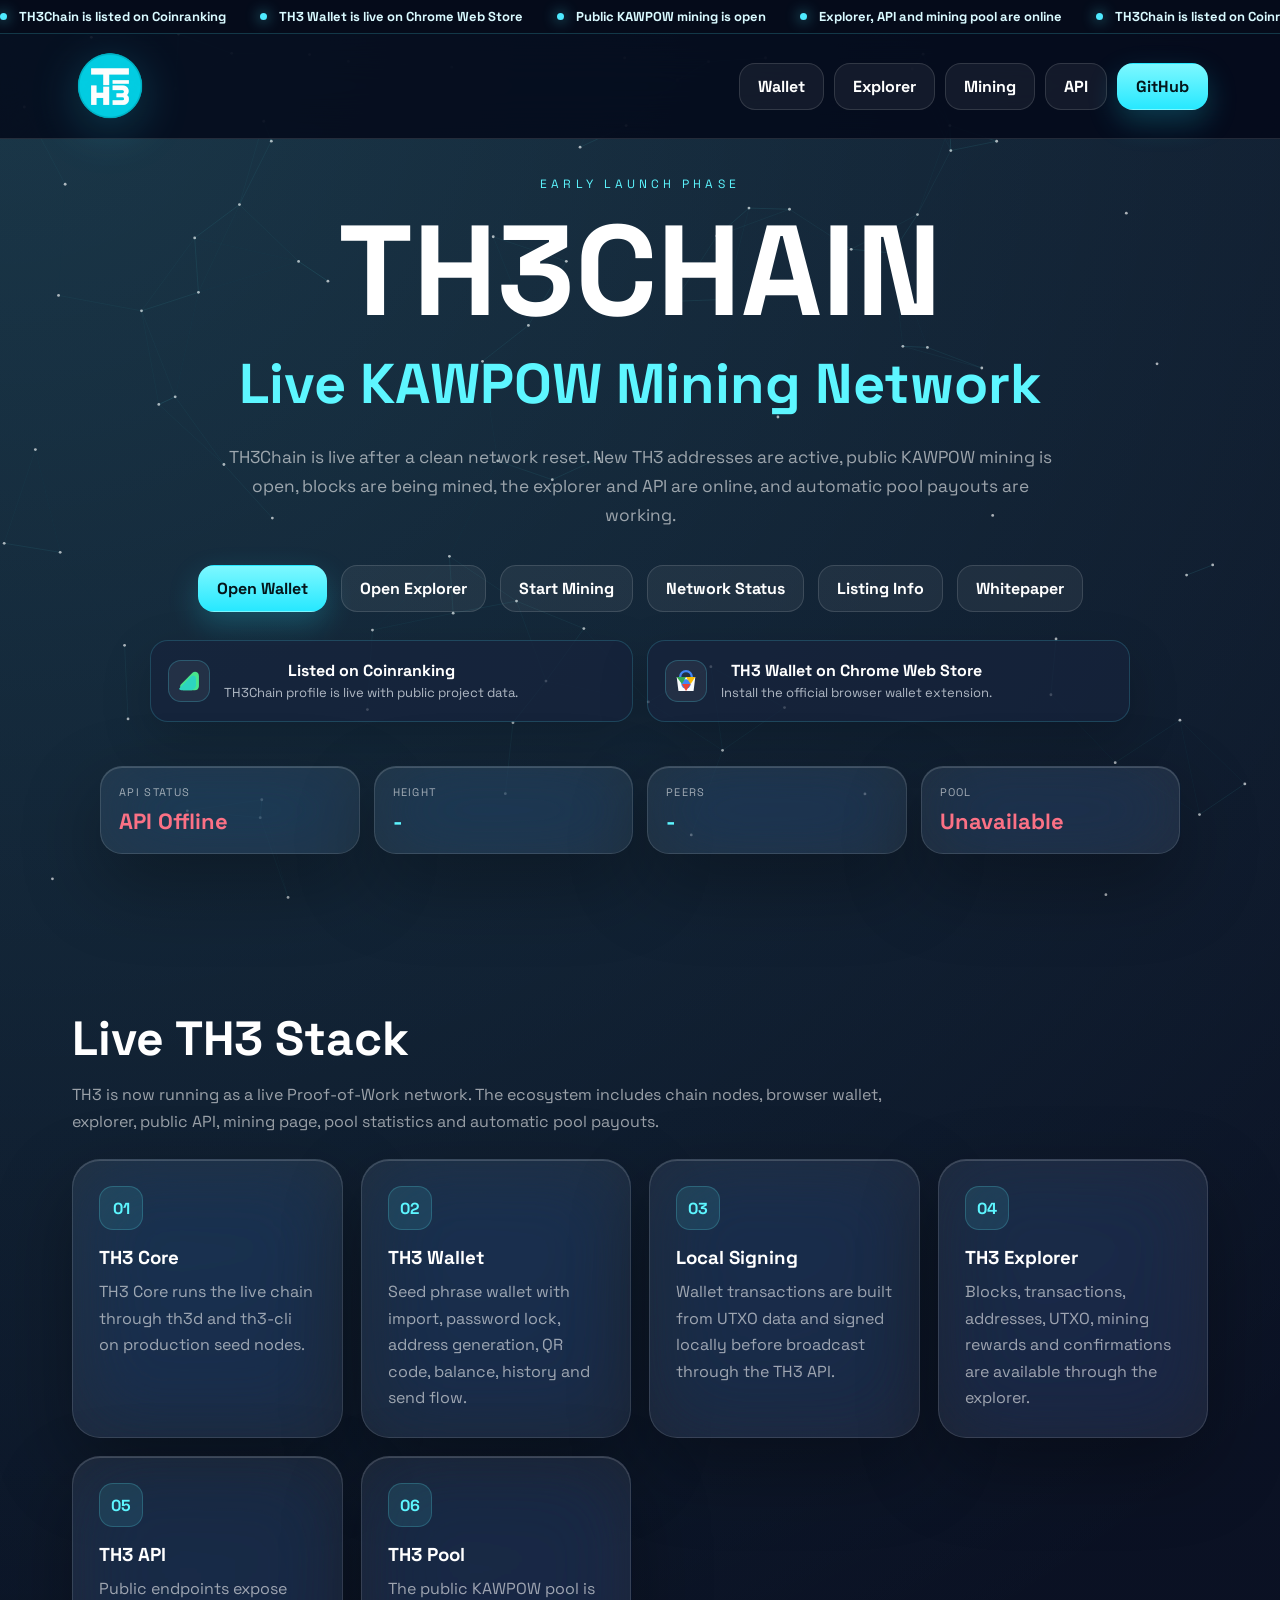
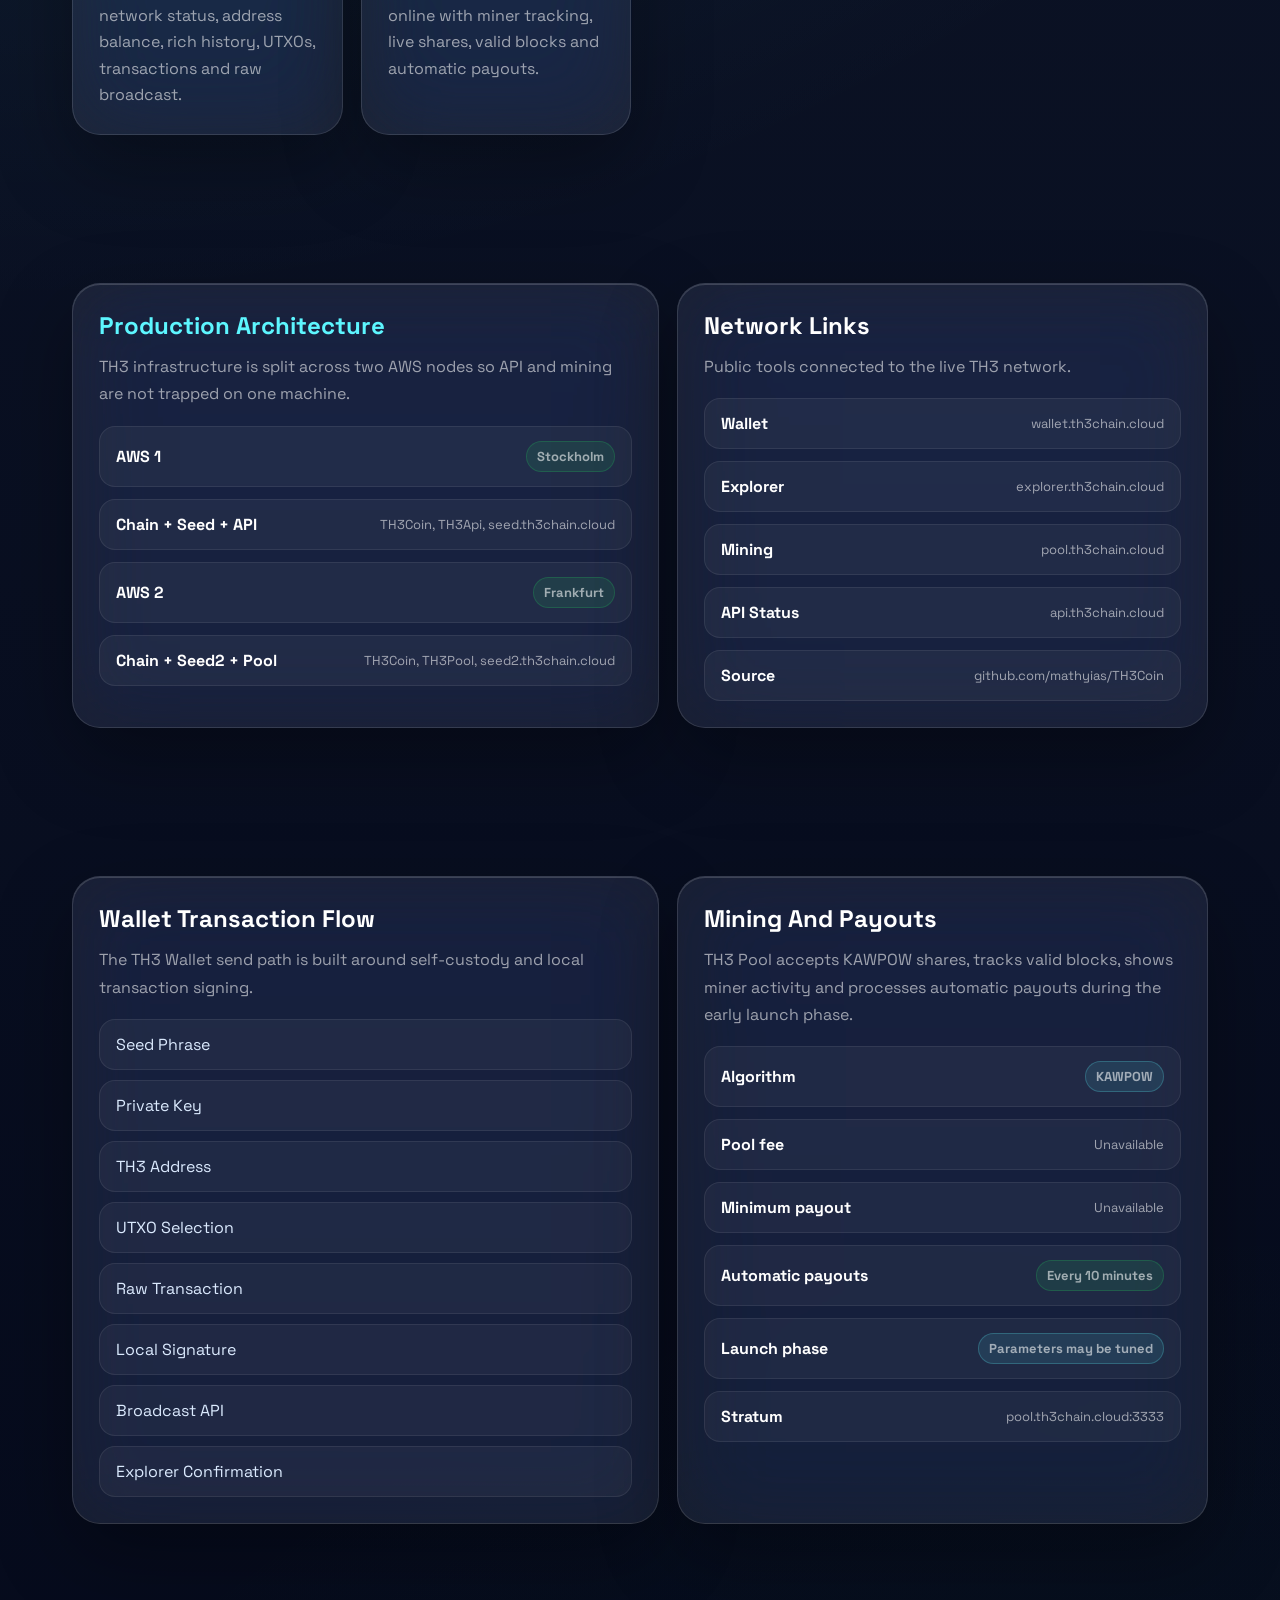
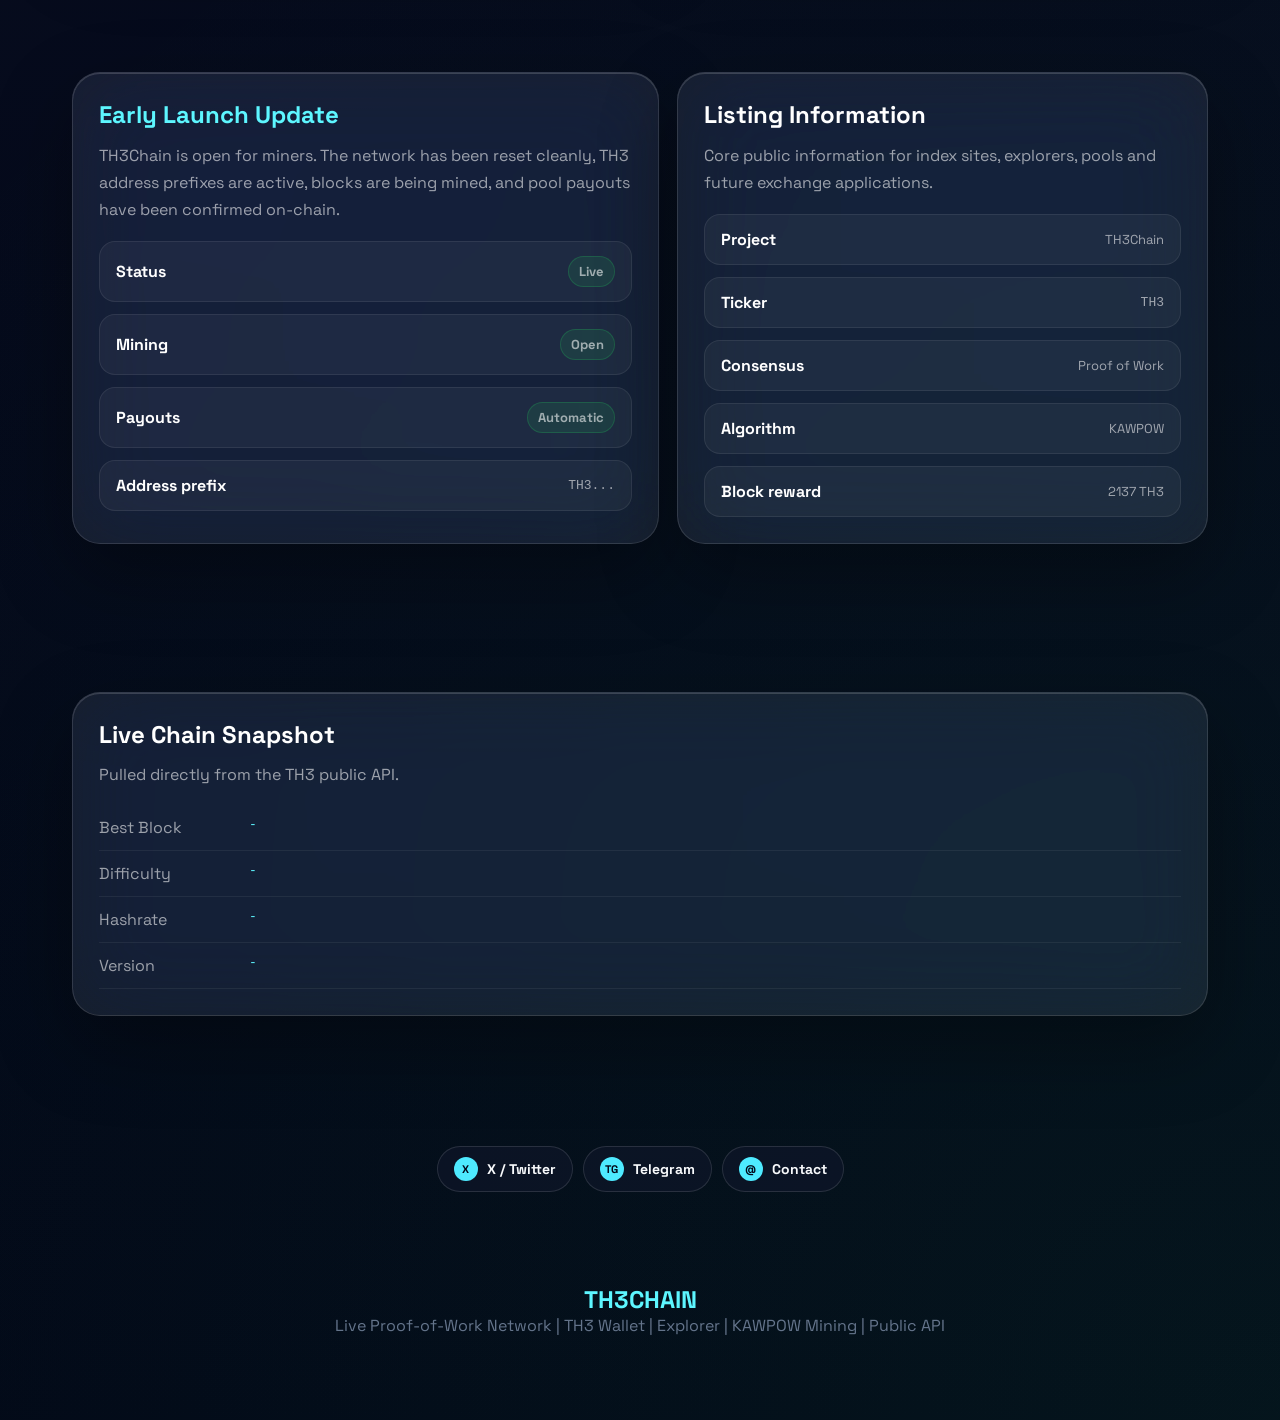
==== index.html @ 629e3f69 "new fix" ====
<!DOCTYPE html>
<html lang="en">
<head>
<meta charset="UTF-8">
<meta name="viewport" content="width=device-width, initial-scale=1.0">
<meta name="theme-color" content="#020617">
<title>TH3Chain | Live KAWPOW Network</title>

<link href="https://fonts.googleapis.com/css2?family=Space+Grotesk:wght@300;400;500;700;900&display=swap" rel="stylesheet">

<style>
:root{
  --neon:#5df6ff;
  --green:#4ade80;
  --amber:#facc15;
  --red:#fb7185;
  --bg:#020617;
  --panel:rgba(255,255,255,.08);
  --line:rgba(255,255,255,.12);
  --muted:rgba(255,255,255,.58);
}

*{
  margin:0;
  padding:0;
  box-sizing:border-box;
}

html{
  scroll-behavior:smooth;
}

body{
  background:
    radial-gradient(circle at top left, rgba(93,246,255,.15), transparent 40%),
    radial-gradient(circle at bottom right, rgba(34,197,94,.08), transparent 38%),
    linear-gradient(180deg,#0f172a 0%,#020617 100%);
  color:#fff;
  font-family:'Space Grotesk',sans-serif;
  overflow-x:hidden;
}

canvas{
  position:fixed;
  inset:0;
  z-index:-10;
}

a{
  color:inherit;
}

nav{
  position:fixed;
  inset:0 0 auto;
  z-index:999;
  backdrop-filter:blur(26px);
  -webkit-backdrop-filter:blur(26px);
  background:rgba(2,6,23,.78);
  border-bottom:1px solid var(--line);
}

.nav-wrap{
  max-width:1180px;
  margin:auto;
  padding:14px 22px;
  display:flex;
  justify-content:space-between;
  align-items:center;
  gap:18px;
}

.logo{
  width:58px;
  height:58px;
  display:flex;
  align-items:center;
  justify-content:center;
  font-weight:900;
  color:#04151a;
  background:linear-gradient(180deg,#7df8ff,#27e8ff);
  border-radius:18px;
  box-shadow:0 12px 30px rgba(39,232,255,.22);
}

.nav-links{
  display:flex;
  gap:10px;
  flex-wrap:wrap;
  justify-content:flex-end;
}

.menu-toggle{
  display:none;
  min-width:auto;
  padding:10px 14px;
  border:1px solid rgba(255,255,255,.13);
  border-radius:14px;
  background:rgba(255,255,255,.06);
  color:#fff;
  box-shadow:none;
  font-family:inherit;
  font-weight:700;
  cursor:pointer;
}

.btn{
  display:inline-flex;
  align-items:center;
  justify-content:center;
  text-decoration:none;
  color:white;
  padding:12px 18px;
  border-radius:16px;
  font-weight:700;
  border:1px solid transparent;
  transition:.2s;
  white-space:nowrap;
}

.btn:hover{
  transform:translateY(-2px);
}

.btn-outline{
  background:rgba(255,255,255,.06);
  border-color:rgba(255,255,255,.13);
}

.btn-main{
  background:linear-gradient(180deg,#7df8ff,#27e8ff);
  color:#04151a;
  box-shadow:0 12px 30px rgba(39,232,255,.22);
}

.hero{
  min-height:100vh;
  display:flex;
  flex-direction:column;
  justify-content:center;
  align-items:center;
  text-align:center;
  padding:132px 20px 70px;
}

.kicker{
  letter-spacing:.34em;
  color:var(--neon);
  font-size:12px;
  margin-bottom:18px;
}

.hero h1{
  font-size:clamp(3.8rem,10vw,8rem);
  line-height:.95;
  font-weight:900;
}

.gradient{
  color:var(--neon);
}

.hero h2{
  margin-top:16px;
  font-size:clamp(1.8rem,4.8vw,3.5rem);
  font-weight:900;
  color:var(--neon);
}

.hero-copy{
  max-width:850px;
  color:var(--muted);
  margin:24px 0 34px;
  font-size:1.08rem;
  line-height:1.7;
}

.hero-actions{
  display:flex;
  gap:14px;
  flex-wrap:wrap;
  justify-content:center;
}

.live-strip{
  width:100%;
  max-width:1080px;
  display:grid;
  grid-template-columns:repeat(4,1fr);
  gap:14px;
  margin-top:44px;
}

.live-card,
.glass{
  background:var(--panel);
  backdrop-filter:blur(40px) saturate(180%);
  -webkit-backdrop-filter:blur(40px) saturate(180%);
  border:1px solid var(--line);
  box-shadow:0 30px 80px rgba(0,0,0,.32), inset 0 1px 0 rgba(255,255,255,.16);
}

.live-card{
  border-radius:22px;
  padding:18px;
  text-align:left;
}

.live-label{
  color:var(--muted);
  font-size:11px;
  letter-spacing:.12em;
  text-transform:uppercase;
}

.live-value{
  margin-top:8px;
  font-size:22px;
  font-weight:900;
  word-break:break-all;
  color:var(--neon);
}

.status-online{
  color:var(--green);
}

.status-warn{
  color:var(--amber);
}

.status-offline{
  color:var(--red);
}

.section{
  max-width:1180px;
  margin:auto;
  padding:74px 22px;
}

.section-head{
  margin-bottom:24px;
}

.section-head h2{
  font-size:clamp(2rem,4vw,3rem);
}

.section-head p{
  color:var(--muted);
  max-width:820px;
  margin-top:12px;
  line-height:1.7;
}

.grid{
  display:grid;
  grid-template-columns:repeat(auto-fit,minmax(250px,1fr));
  gap:18px;
}

.glass{
  border-radius:28px;
  padding:26px;
  transition:.25s;
}

.glass:hover{
  transform:translateY(-6px);
  border-color:rgba(93,246,255,.28);
}

.card-num{
  width:44px;
  height:44px;
  display:flex;
  align-items:center;
  justify-content:center;
  border-radius:14px;
  background:rgba(93,246,255,.10);
  border:1px solid rgba(93,246,255,.20);
  color:var(--neon);
  font-weight:900;
  margin-bottom:16px;
}

.glass h3{
  margin-bottom:10px;
}

.glass p{
  color:var(--muted);
  line-height:1.65;
}

.stack{
  display:grid;
  grid-template-columns:1.05fr .95fr;
  gap:18px;
}

.flow{
  display:grid;
  gap:10px;
  margin-top:18px;
}

.flow-step,
.link-row,
.node-row{
  padding:14px 16px;
  border-radius:16px;
  background:rgba(255,255,255,.045);
  border:1px solid rgba(255,255,255,.08);
}

.flow-step{
  color:#dbeafe;
}

.link-panel,
.node-panel{
  display:grid;
  gap:12px;
  margin-top:18px;
}

.link-row{
  display:flex;
  justify-content:space-between;
  align-items:center;
  gap:12px;
  text-decoration:none;
}

.link-row span,
.node-row span{
  color:var(--muted);
  font-size:13px;
  overflow-wrap:anywhere;
}

.node-row{
  display:flex;
  justify-content:space-between;
  align-items:center;
  gap:12px;
}

.badge{
  padding:6px 10px;
  border-radius:999px;
  font-size:11px;
  font-weight:700;
  white-space:nowrap;
}

.badge-good{
  color:var(--green);
  background:rgba(34,197,94,.12);
  border:1px solid rgba(34,197,94,.24);
}

.badge-info{
  color:var(--neon);
  background:rgba(93,246,255,.10);
  border:1px solid rgba(93,246,255,.22);
}

.badge-muted{
  color:rgba(255,255,255,.68);
  background:rgba(255,255,255,.08);
  border:1px solid rgba(255,255,255,.14);
}

.code{
  color:var(--neon);
  font-family:monospace;
  word-break:break-all;
}

.snapshot-table{
  width:100%;
  border-collapse:collapse;
  table-layout:fixed;
  margin-top:16px;
}

.snapshot-table td{
  padding:12px 0;
  border-bottom:1px solid rgba(255,255,255,.06);
  vertical-align:top;
}

.snapshot-table td:first-child{
  width:150px;
  color:var(--muted);
}

footer{
  text-align:center;
  padding:70px 20px 84px;
  color:#64748b;
}

.reveal{
  opacity:0;
  transform:translateY(34px);
  transition:.8s;
}

.reveal.show{
  opacity:1;
  transform:none;
}

@media(max-width:900px){
  .live-strip,
  .stack{
    grid-template-columns:1fr;
  }
}

@media(max-width:768px){
  .nav-wrap{
    flex-direction:row;
    align-items:center;
    flex-wrap:wrap;
  }

  .menu-toggle{
    display:inline-flex;
    align-items:center;
    justify-content:center;
  }

  .nav-links{
    display:none;
    width:100%;
    flex-direction:column;
    padding-top:12px;
  }

  .nav-links.open{
    display:flex;
  }

  .btn{
    width:100%;
  }

  .hero-actions{
    width:100%;
  }

  .hero{
    padding-top:128px;
  }

  .hero h1{
    font-size:3.5rem;
  }

  .glass{
    padding:22px;
    border-radius:24px;
  }

  .link-row,
  .node-row{
    flex-direction:column;
    align-items:flex-start;
  }

  .snapshot-table td:first-child{
    width:110px;
  }
}


.nav-logo{
  width:76px;
  height:76px;
  display:inline-flex;
  align-items:center;
  justify-content:center;
  flex:0 0 auto;
  text-decoration:none;
  background:transparent;
  border:0;
  box-shadow:none;
}

.nav-logo img{
  width:70px;
  height:70px;
  display:block;
  object-fit:contain;
  filter:drop-shadow(0 10px 24px rgba(39,232,255,.22));
}

@media(max-width:720px){
  .nav-logo{
    width:62px;
    height:62px;
  }

  .nav-logo img{
    width:58px;
    height:58px;
  }
}




.social-strip {
  width: min(720px, calc(100% - 36px));
  margin: 56px auto 22px;
  display: flex;
  justify-content: center;
  flex-wrap: wrap;
  gap: 10px;
}

.social-strip a {
  min-height: 42px;
  padding: 10px 16px;
  display: inline-flex;
  align-items: center;
  gap: 9px;
  border: 1px solid rgba(255,255,255,.12);
  border-radius: 999px;
  background: rgba(15, 23, 42, .68);
  color: #f8fafc;
  text-decoration: none;
  font-size: 14px;
  font-weight: 800;
  transition: transform .18s ease, border-color .18s ease, background .18s ease;
}

.social-strip a:hover {
  transform: translateY(-2px);
  border-color: rgba(78,234,255,.44);
  background: rgba(30, 64, 88, .78);
}

.social-strip span {
  width: 24px;
  height: 24px;
  display: inline-grid;
  place-items: center;
  border-radius: 999px;
  background: #4eeaff;
  color: #020617;
  font-size: 11px;
  font-weight: 950;
}

@media (max-width: 560px) {
  .social-strip {
    width: min(100% - 24px, 720px);
    margin-top: 42px;
  }

  .social-strip a {
    width: 100%;
    justify-content: center;
  }
}


.listed-strip {
  width: min(980px, calc(100% - 36px));
  margin: 22px auto 0;
  display: grid;
  grid-template-columns: repeat(2, minmax(0, 1fr));
  gap: 14px;
}

.listed-card {
  display: flex;
  align-items: center;
  gap: 14px;
  padding: 14px 16px;
  border: 1px solid rgba(78, 234, 255, .18);
  border-radius: 18px;
  background: rgba(23, 35, 60, .72);
  text-decoration: none;
}

.listed-icon {
  width: 42px;
  height: 42px;
  display: grid;
  place-items: center;
  flex: 0 0 auto;
  border-radius: 14px;
  background: rgba(78, 234, 255, .13);
  border: 1px solid rgba(78, 234, 255, .22);
  color: #4eeaff;
  font-weight: 900;
}

.listed-title {
  display: block;
  color: #f8fafc;
  font-weight: 800;
}

.listed-text {
  display: block;
  margin-top: 3px;
  color: rgba(226, 232, 240, .72);
  font-size: 13px;
}

@media (max-width: 720px) {
  .listed-strip {
    grid-template-columns: 1fr;
  }
}


.listing-marquee {
  width: min(1120px, calc(100% - 36px));
  margin: 12px auto 0;
  overflow: hidden;
  border: 1px solid rgba(78, 234, 255, .18);
  background: rgba(7, 16, 34, .82);
  border-radius: 18px;
  box-shadow: 0 18px 40px rgba(0, 0, 0, .24);
}

.listing-track {
  display: flex;
  width: max-content;
  gap: 14px;
  padding: 10px 14px;
  animation: th3-listing-marquee 28s linear infinite;
}

.listing-marquee:hover .listing-track {
  animation-play-state: paused;
}

.listing-item {
  display: inline-flex;
  align-items: center;
  gap: 10px;
  min-width: 310px;
  padding: 9px 14px;
  color: #f8fafc;
  text-decoration: none;
  border: 1px solid rgba(255, 255, 255, .11);
  background: rgba(30, 42, 70, .86);
  border-radius: 999px;
  white-space: nowrap;
}

.listing-item strong {
  display: block;
  font-size: 13px;
  line-height: 1.1;
}

.listing-item em {
  display: block;
  margin-top: 3px;
  color: rgba(203, 213, 225, .72);
  font-style: normal;
  font-size: 11px;
  line-height: 1.1;
}

.listing-icon {
  width: 30px;
  height: 30px;
  display: inline-grid;
  place-items: center;
  flex: 0 0 30px;
}

.listing-icon svg {
  width: 30px;
  height: 30px;
  display: block;
}

@keyframes th3-listing-marquee {
  from { transform: translateX(0); }
  to { transform: translateX(-50%); }
}

@media (max-width: 640px) {
  .listing-marquee {
    width: calc(100% - 28px);
    margin-top: 10px;
    border-radius: 14px;
  }

  .listing-track {
    padding: 8px 10px;
    gap: 10px;
    animation-duration: 22s;
  }

  .listing-item {
    min-width: 265px;
    padding: 8px 12px;
  }
}


/* TH3_TICKER_LISTED_CSS_START */
.news-ticker {
  display: none !important;
}

body {
  padding-top: 34px;
}

.top-news-ticker {
  position: fixed;
  inset: 0 0 auto 0;
  width: 100vw;
  height: 34px;
  margin: 0;
  overflow: hidden;
  display: flex;
  align-items: center;
  border-bottom: 1px solid rgba(78, 234, 255, .2);
  background: #050b1a;
  color: #d9faff;
  z-index: 99999;
  font-size: 13px;
  font-weight: 850;
  white-space: nowrap;
}

nav {
  top: 34px !important;
}

.top-news-track {
  display: flex;
  align-items: center;
  width: max-content;
  animation: th3NewsTicker 42s linear infinite;
  will-change: transform;
}

.top-news-group {
  display: flex;
  align-items: center;
  gap: 34px;
  padding-right: 34px;
  flex: 0 0 auto;
}

.top-news-track span {
  display: inline-flex;
  align-items: center;
  flex: 0 0 auto;
}

.top-news-track span::before {
  content: "";
  width: 7px;
  height: 7px;
  margin-right: 12px;
  border-radius: 999px;
  background: #4eeaff;
  box-shadow: 0 0 14px rgba(78, 234, 255, .85);
}

@keyframes th3NewsTicker {
  from { transform: translateX(0); }
  to { transform: translateX(-50%); }
}

.listed-strip {
  width: min(980px, calc(100% - 36px));
  margin: 28px auto 0;
  display: grid;
  grid-template-columns: repeat(2, minmax(0, 1fr));
  gap: 14px;
}

.listed-card {
  display: flex;
  align-items: center;
  gap: 14px;
  min-height: 82px;
  padding: 15px 17px;
  border: 1px solid rgba(78, 234, 255, .18);
  border-radius: 18px;
  background: rgba(23, 35, 60, .72);
  color: #f8fafc;
  text-decoration: none;
  box-shadow: 0 18px 50px rgba(0, 0, 0, .18);
  transition: transform .18s ease, border-color .18s ease, background .18s ease;
}

.listed-card:hover {
  transform: translateY(-2px);
  border-color: rgba(78, 234, 255, .48);
  background: rgba(30, 64, 88, .82);
}

.listed-icon {
  width: 42px;
  height: 42px;
  flex: 0 0 auto;
  display: inline-grid;
  place-items: center;
  border-radius: 13px;
  font-size: 13px;
  font-weight: 950;
}

.coinranking-icon {
  background: linear-gradient(135deg, #18e184, #60f0ff);
  color: #021014;
}

.chrome-store-icon {
  background: conic-gradient(#4285f4, #34a853, #fbbc05, #ea4335, #4285f4);
  color: #ffffff;
}

.listed-title {
  display: block;
  color: #ffffff;
  font-weight: 950;
}

.listed-text {
  display: block;
  margin-top: 3px;
  color: rgba(226, 232, 240, .76);
  font-size: 13px;
  line-height: 1.35;
}

@media (max-width: 720px) {
  body {
    padding-top: 32px;
  }

  nav {
    top: 32px !important;
  }

  .top-news-ticker {
    height: 32px;
    font-size: 12px;
  }

  .top-news-track {
    animation-duration: 34s;
  }

  .top-news-group {
    gap: 26px;
    padding-right: 26px;
  }

  .listed-strip {
    width: min(100% - 24px, 980px);
    grid-template-columns: 1fr;
    margin-top: 20px;
  }
}

@media (prefers-reduced-motion: reduce) {
  .top-news-track {
    animation: none;
  }
}
/* TH3_TICKER_LISTED_CSS_END */


.listed-icon svg {
  width: 28px;
  height: 28px;
  display: block;
}

.coinranking-icon,
.chrome-store-icon {
  background: rgba(255,255,255,.06);
}

</style>
<link rel="icon" type="image/png" href="/favicon.png">
<link rel="apple-touch-icon" href="/apple-touch-icon.png">
<meta property="og:title" content="TH3Chain">
<meta property="og:image" content="https://th3chain.cloud/assets/th3-logo.png">
<meta name="twitter:card" content="summary_large_image">
<meta name="twitter:title" content="TH3Chain">
<meta name="twitter:image" content="https://th3chain.cloud/assets/th3-logo.png">

</head>

<body>
<canvas id="bg"></canvas>


<!-- TH3_NEWS_TICKER_START -->
<!-- TH3_NEWS_TICKER_END -->


<!-- TH3_TOP_NEWS_HTML_START -->
<div class="top-news-ticker" aria-label="TH3Chain live updates">
  <div class="top-news-track">
    <div class="top-news-group">
      <span>TH3Chain is listed on Coinranking</span>
      <span>TH3 Wallet is live on Chrome Web Store</span>
      <span>Public KAWPOW mining is open</span>
      <span>Explorer, API and mining pool are online</span>
      <span>TH3Chain is listed on Coinranking</span>
      <span>TH3 Wallet is live on Chrome Web Store</span>
      <span>Public KAWPOW mining is open</span>
      <span>Explorer, API and mining pool are online</span>
      <span>TH3Chain is listed on Coinranking</span>
      <span>TH3 Wallet is live on Chrome Web Store</span>
      <span>Public KAWPOW mining is open</span>
      <span>Explorer, API and mining pool are online</span>
    </div>
    <div class="top-news-group" aria-hidden="true">
      <span>TH3Chain is listed on Coinranking</span>
      <span>TH3 Wallet is live on Chrome Web Store</span>
      <span>Public KAWPOW mining is open</span>
      <span>Explorer, API and mining pool are online</span>
      <span>TH3Chain is listed on Coinranking</span>
      <span>TH3 Wallet is live on Chrome Web Store</span>
      <span>Public KAWPOW mining is open</span>
      <span>Explorer, API and mining pool are online</span>
      <span>TH3Chain is listed on Coinranking</span>
      <span>TH3 Wallet is live on Chrome Web Store</span>
      <span>Public KAWPOW mining is open</span>
      <span>Explorer, API and mining pool are online</span>
    </div>
  </div>
</div>
<!-- TH3_TOP_NEWS_HTML_END -->

<nav>
  <div class="nav-wrap">
    <a class="nav-logo" href="/" aria-label="TH3Chain home"><img src="/assets/th3-logo.png" alt="TH3Chain"></a>

    <button class="menu-toggle" id="menuToggle" type="button" aria-expanded="false">
      Menu
    </button>

    <div class="nav-links" id="navLinks">
      <a class="btn btn-outline" href="https://wallet.th3chain.cloud">Wallet</a>
      <a class="btn btn-outline" href="https://explorer.th3chain.cloud">Explorer</a>
      <a class="btn btn-outline" href="https://pool.th3chain.cloud">Mining</a>
      <a class="btn btn-outline" href="https://api.th3chain.cloud/" target="_blank" rel="noreferrer">API</a>
      <a class="btn btn-main" href="https://github.com/mathyias/TH3Coin" target="_blank" rel="noreferrer">GitHub</a>
    </div>
  </div>
</nav>

<section class="hero">
  <div class="kicker">EARLY LAUNCH PHASE</div>

  <h1>TH3CHAIN</h1>

  <h2>Live KAWPOW Mining Network</h2>

  <p class="hero-copy">
    TH3Chain is live after a clean network reset. New TH3 addresses are active,
    public KAWPOW mining is open, blocks are being mined, the explorer and API are online,
    and automatic pool payouts are working.
  </p>

  <div class="hero-actions">
    <a class="btn btn-main" href="https://wallet.th3chain.cloud">Open Wallet</a>
    <a class="btn btn-outline" href="https://explorer.th3chain.cloud">Open Explorer</a>
    <a class="btn btn-outline" href="https://pool.th3chain.cloud">Start Mining</a>
    <a class="btn btn-outline" href="#network">Network Status</a>
    <a class="btn btn-outline" href="/listing.html">Listing Info</a>
    <a class="btn btn-outline" href="/whitepaper.html">Whitepaper</a>
  </div>
<!-- TH3_LISTED_LINKS_START -->
<section class="listed-strip" aria-label="TH3Chain public listings">
  <a class="listed-card" href="https://coinranking.com/coin/jFx1j88Fo+th3chain-th3" target="_blank" rel="noreferrer">
    <span class="listed-icon coinranking-icon" aria-hidden="true">
      <svg viewBox="0 0 48 48" role="img">
        <path d="M10 30L30 10c4-4 11-1 11 5v18c0 4-3 7-7 7H16c-6 0-9-7-6-10z" fill="#49e58b"/>
        <path d="M8 36l20-20c3-3 8-1 8 4v11c0 5-4 9-9 9H12c-4 0-6-3-4-4z" fill="#2dd4bf"/>
      </svg>
    </span>
    <span>
      <span class="listed-title">Listed on Coinranking</span>
      <span class="listed-text">TH3Chain profile is live with public project data.</span>
    </span>
  </a>

  <a class="listed-card" href="https://chromewebstore.google.com/detail/th3-wallet/kngpfocihoddeicehgikkgjbpkfnpial" target="_blank" rel="noreferrer">
    <span class="listed-icon chrome-store-icon" aria-hidden="true">
      <svg viewBox="0 0 48 48" role="img">
        <path d="M8 17h32l-3 24H11L8 17z" fill="#f8fafc"/>
        <path d="M14 17a10 10 0 0 1 20 0" fill="none" stroke="#4285f4" stroke-width="4"/>
        <circle cx="24" cy="29" r="8" fill="#4285f4"/>
        <path d="M8 17h16l-7 12z" fill="#34a853"/>
        <path d="M24 17h16l-8 12z" fill="#fbbc05"/>
        <path d="M17 29h15l-8 12z" fill="#ea4335"/>
      </svg>
    </span>
    <span>
      <span class="listed-title">TH3 Wallet on Chrome Web Store</span>
      <span class="listed-text">Install the official browser wallet extension.</span>
    </span>
  </a>
</section>
<!-- TH3_LISTED_LINKS_END -->


  <div class="live-strip" id="network">
    <div class="live-card">
      <div class="live-label">API Status</div>
      <div class="live-value status-warn" id="statusValue">Loading</div>
    </div>

    <div class="live-card">
      <div class="live-label">Height</div>
      <div class="live-value" id="heightValue">-</div>
    </div>

    <div class="live-card">
      <div class="live-label">Peers</div>
      <div class="live-value" id="peersValue">-</div>
    </div>

    <div class="live-card">
      <div class="live-label">Pool</div>
      <div class="live-value" id="poolValue">Checking</div>
    </div>
  </div>
</section>

<section class="section reveal">
  <div class="section-head">
    <h2>Live TH3 Stack</h2>
    <p>
      TH3 is now running as a live Proof-of-Work network. The ecosystem includes chain nodes,
      browser wallet, explorer, public API, mining page, pool statistics and automatic pool payouts.
    </p>
  </div>

  <div class="grid">
    <div class="glass">
      <div class="card-num">01</div>
      <h3>TH3 Core</h3>
      <p>TH3 Core runs the live chain through th3d and th3-cli on production seed nodes.</p>
    </div>

    <div class="glass">
      <div class="card-num">02</div>
      <h3>TH3 Wallet</h3>
      <p>Seed phrase wallet with import, password lock, address generation, QR code, balance, history and send flow.</p>
    </div>

    <div class="glass">
      <div class="card-num">03</div>
      <h3>Local Signing</h3>
      <p>Wallet transactions are built from UTXO data and signed locally before broadcast through the TH3 API.</p>
    </div>

    <div class="glass">
      <div class="card-num">04</div>
      <h3>TH3 Explorer</h3>
      <p>Blocks, transactions, addresses, UTXO, mining rewards and confirmations are available through the explorer.</p>
    </div>

    <div class="glass">
      <div class="card-num">05</div>
      <h3>TH3 API</h3>
      <p>Public endpoints expose network status, address balance, rich history, UTXOs, transactions and raw broadcast.</p>
    </div>

    <div class="glass">
      <div class="card-num">06</div>
      <h3>TH3 Pool</h3>
      <p>The public KAWPOW pool is online with miner tracking, live shares, valid blocks and automatic payouts.</p>
    </div>
  </div>
</section>

<section class="section reveal">
  <div class="stack">
    <div class="glass">
      <h2 class="gradient">Production Architecture</h2>
      <p style="margin-top:12px;color:var(--muted);line-height:1.7;">
        TH3 infrastructure is split across two AWS nodes so API and mining are not trapped on one machine.
      </p>

      <div class="node-panel">
        <div class="node-row">
          <strong>AWS 1</strong>
          <span class="badge badge-good">Stockholm</span>
        </div>
        <div class="node-row">
          <strong>Chain + Seed + API</strong>
          <span>TH3Coin, TH3Api, seed.th3chain.cloud</span>
        </div>
        <div class="node-row">
          <strong>AWS 2</strong>
          <span class="badge badge-good">Frankfurt</span>
        </div>
        <div class="node-row">
          <strong>Chain + Seed2 + Pool</strong>
          <span>TH3Coin, TH3Pool, seed2.th3chain.cloud</span>
        </div>
      </div>
    </div>

    <div class="glass">
      <h2>Network Links</h2>
      <p style="margin-top:12px;color:var(--muted);line-height:1.7;">
        Public tools connected to the live TH3 network.
      </p>

      <div class="link-panel">
        <a class="link-row" href="https://wallet.th3chain.cloud">
          <strong>Wallet</strong>
          <span>wallet.th3chain.cloud</span>
        </a>

        <a class="link-row" href="https://explorer.th3chain.cloud">
          <strong>Explorer</strong>
          <span>explorer.th3chain.cloud</span>
        </a>

        <a class="link-row" href="https://pool.th3chain.cloud">
          <strong>Mining</strong>
          <span>pool.th3chain.cloud</span>
        </a>

        <a class="link-row" href="https://api.th3chain.cloud/" target="_blank" rel="noreferrer">
          <strong>API Status</strong>
          <span>api.th3chain.cloud</span>
        </a>

        <a class="link-row" href="https://github.com/mathyias/TH3Coin" target="_blank" rel="noreferrer">
          <strong>Source</strong>
          <span>github.com/mathyias/TH3Coin</span>
        </a>
      </div>
    </div>
  </div>
</section>

<section class="section reveal">
  <div class="stack">
    <div class="glass">
      <h2>Wallet Transaction Flow</h2>
      <p style="margin-top:12px;color:var(--muted);line-height:1.7;">
        The TH3 Wallet send path is built around self-custody and local transaction signing.
      </p>

      <div class="flow">
        <div class="flow-step">Seed Phrase</div>
        <div class="flow-step">Private Key</div>
        <div class="flow-step">TH3 Address</div>
        <div class="flow-step">UTXO Selection</div>
        <div class="flow-step">Raw Transaction</div>
        <div class="flow-step">Local Signature</div>
        <div class="flow-step">Broadcast API</div>
        <div class="flow-step">Explorer Confirmation</div>
      </div>
    </div>

    <div class="glass">
      <h2>Mining And Payouts</h2>
      <p style="margin-top:12px;color:var(--muted);line-height:1.7;">
        TH3 Pool accepts KAWPOW shares, tracks valid blocks, shows miner activity and processes automatic payouts during the early launch phase.
      </p>

      <div class="node-panel">
        <div class="node-row">
          <strong>Algorithm</strong>
          <span class="badge badge-info">KAWPOW</span>
        </div>

        <div class="node-row">
          <strong>Pool fee</strong>
          <span id="poolFeeText">Checking...</span>
        </div>

        <div class="node-row">
          <strong>Minimum payout</strong>
          <span id="minPayoutText">Checking...</span>
        </div>

        <div class="node-row">
          <strong>Automatic payouts</strong>
          <span class="badge badge-good">Every 10 minutes</span>
        </div>

        <div class="node-row">
          <strong>Launch phase</strong>
          <span class="badge badge-info">Parameters may be tuned</span>
        </div>

        <div class="node-row">
          <strong>Stratum</strong>
          <span>pool.th3chain.cloud:3333</span>
        </div>
      </div>
    </div>
  </div>
</section>


<section class="section reveal" id="listing">
  <div class="stack">
    <div class="glass">
      <h2 class="gradient">Early Launch Update</h2>
      <p style="margin-top:12px;color:var(--muted);line-height:1.7;">
        TH3Chain is open for miners. The network has been reset cleanly, TH3 address prefixes are active,
        blocks are being mined, and pool payouts have been confirmed on-chain.
      </p>

      <div class="node-panel">
        <div class="node-row">
          <strong>Status</strong>
          <span class="badge badge-good">Live</span>
        </div>
        <div class="node-row">
          <strong>Mining</strong>
          <span class="badge badge-good">Open</span>
        </div>
        <div class="node-row">
          <strong>Payouts</strong>
          <span class="badge badge-good">Automatic</span>
        </div>
        <div class="node-row">
          <strong>Address prefix</strong>
          <span class="code">TH3...</span>
        </div>
      </div>
    </div>

    <div class="glass">
      <h2>Listing Information</h2>
      <p style="margin-top:12px;color:var(--muted);line-height:1.7;">
        Core public information for index sites, explorers, pools and future exchange applications.
      </p>

      <div class="node-panel">
        <div class="node-row">
          <strong>Project</strong>
          <span>TH3Chain</span>
        </div>
        <div class="node-row">
          <strong>Ticker</strong>
          <span class="code">TH3</span>
        </div>
        <div class="node-row">
          <strong>Consensus</strong>
          <span>Proof of Work</span>
        </div>
        <div class="node-row">
          <strong>Algorithm</strong>
          <span>KAWPOW</span>
        </div>
        <div class="node-row">
          <strong>Block reward</strong>
          <span>2137 TH3</span>
        </div>
      </div>
    </div>
  </div>
</section>

<section class="section reveal">
  <div class="glass">
    <h2>Live Chain Snapshot</h2>
    <p style="margin-top:12px;color:var(--muted);">
      Pulled directly from the TH3 public API.
    </p>

    <table class="snapshot-table">
      <tr>
        <td>Best Block</td>
        <td class="code" id="bestblockValue">-</td>
      </tr>
      <tr>
        <td>Difficulty</td>
        <td class="code" id="difficultyValue">-</td>
      </tr>
      <tr>
        <td>Hashrate</td>
        <td class="code" id="hashrateValue">-</td>
      </tr>
      <tr>
        <td>Version</td>
        <td class="code" id="versionValue">-</td>
      </tr>
    </table>
  </div>
</section>


<section class="social-strip" aria-label="TH3Chain social links">
  <a href="https://x.com/TH3ChainCloud" target="_blank" rel="noreferrer"><span>X</span>X / Twitter</a>
  <a href="https://t.me/TH3ChainCloud" target="_blank" rel="noreferrer"><span>TG</span>Telegram</a>
  <a href="mailto:contact@th3chain.cloud"><span>@</span>Contact</a>
</section>

<footer>
  <h2 class="gradient">TH3CHAIN</h2>
  <p>Live Proof-of-Work Network | TH3 Wallet | Explorer | KAWPOW Mining | Public API</p>
</footer>



<script>
const NETWORK_API = 'https://api.th3chain.cloud/api/network';
const POOL_API = 'https://pool.th3chain.cloud/api/pool/stats';

async function loadNetwork(){
  try{
    const res = await fetch(NETWORK_API);
    if(!res.ok) throw new Error('Network API unavailable');

    const data = await res.json();

    document.getElementById('statusValue').textContent = 'Online';
    document.getElementById('statusValue').className = 'live-value status-online';
    document.getElementById('heightValue').textContent = data.height ?? '-';
    document.getElementById('peersValue').textContent = data.peers ?? '-';

    document.getElementById('bestblockValue').textContent = data.bestblock || '-';
    document.getElementById('difficultyValue').textContent = data.difficulty ?? '-';
    document.getElementById('hashrateValue').textContent = Number(data.hashrate || 0).toExponential(2);
    document.getElementById('versionValue').textContent = data.version || '-';
  }catch(e){
    document.getElementById('statusValue').textContent = 'API Offline';
    document.getElementById('statusValue').className = 'live-value status-offline';
  }
}

async function loadPool(){
  try{
    const res = await fetch(POOL_API);
    if(!res.ok) throw new Error('Pool API unavailable');

    const data = await res.json();

    document.getElementById('poolValue').textContent = data.online ? 'Online' : 'Offline';
    document.getElementById('poolValue').className = data.online ? 'live-value status-online' : 'live-value status-offline';
    document.getElementById('poolFeeText').textContent = `${data.poolFeePercent ?? '-'}%`;
    document.getElementById('minPayoutText').textContent = `${data.minPayout ?? '-'} TH3`;
  }catch(e){
    document.getElementById('poolValue').textContent = 'Unavailable';
    document.getElementById('poolValue').className = 'live-value status-offline';
    document.getElementById('poolFeeText').textContent = 'Unavailable';
    document.getElementById('minPayoutText').textContent = 'Unavailable';
  }
}

const menuToggle = document.getElementById('menuToggle');
const navLinks = document.getElementById('navLinks');

if(menuToggle && navLinks){
  menuToggle.addEventListener('click', () => {
    const isOpen = navLinks.classList.toggle('open');
    menuToggle.setAttribute('aria-expanded', String(isOpen));
  });

  navLinks.querySelectorAll('a').forEach((link) => {
    link.addEventListener('click', () => {
      navLinks.classList.remove('open');
      menuToggle.setAttribute('aria-expanded', 'false');
    });
  });
}

const c = document.getElementById('bg');
const x = c.getContext('2d');

function resize(){
  c.width = innerWidth;
  c.height = innerHeight;
}

resize();
addEventListener('resize', resize);

const pts = [...Array(90)].map(() => ({
  x: Math.random() * innerWidth,
  y: Math.random() * innerHeight,
  vx: (Math.random() - .5) * .18,
  vy: (Math.random() - .5) * .18
}));

function draw(){
  x.clearRect(0, 0, c.width, c.height);

  for(const p of pts){
    p.x += p.vx;
    p.y += p.vy;

    if(p.x < 0 || p.x > c.width) p.vx *= -1;
    if(p.y < 0 || p.y > c.height) p.vy *= -1;

    x.beginPath();
    x.arc(p.x, p.y, 1.4, 0, Math.PI * 2);
    x.fillStyle = 'rgba(255,255,255,.65)';
    x.fill();
  }

  for(let i = 0; i < pts.length; i++){
    for(let j = i + 1; j < pts.length; j++){
      const dx = pts[i].x - pts[j].x;
      const dy = pts[i].y - pts[j].y;
      const d = Math.hypot(dx, dy);

      if(d < 120){
        x.strokeStyle = 'rgba(93,246,255,' + (1 - d / 120) * 0.13 + ')';
        x.beginPath();
        x.moveTo(pts[i].x, pts[i].y);
        x.lineTo(pts[j].x, pts[j].y);
        x.stroke();
      }
    }
  }

  requestAnimationFrame(draw);
}

draw();
loadNetwork();
loadPool();
setInterval(loadNetwork, 15000);
setInterval(loadPool, 15000);

const io = new IntersectionObserver(entries => {
  entries.forEach(e => {
    if(e.isIntersecting) e.target.classList.add('show');
  });
});

document.querySelectorAll('.reveal').forEach(el => io.observe(el));
</script>
</body>
</html>
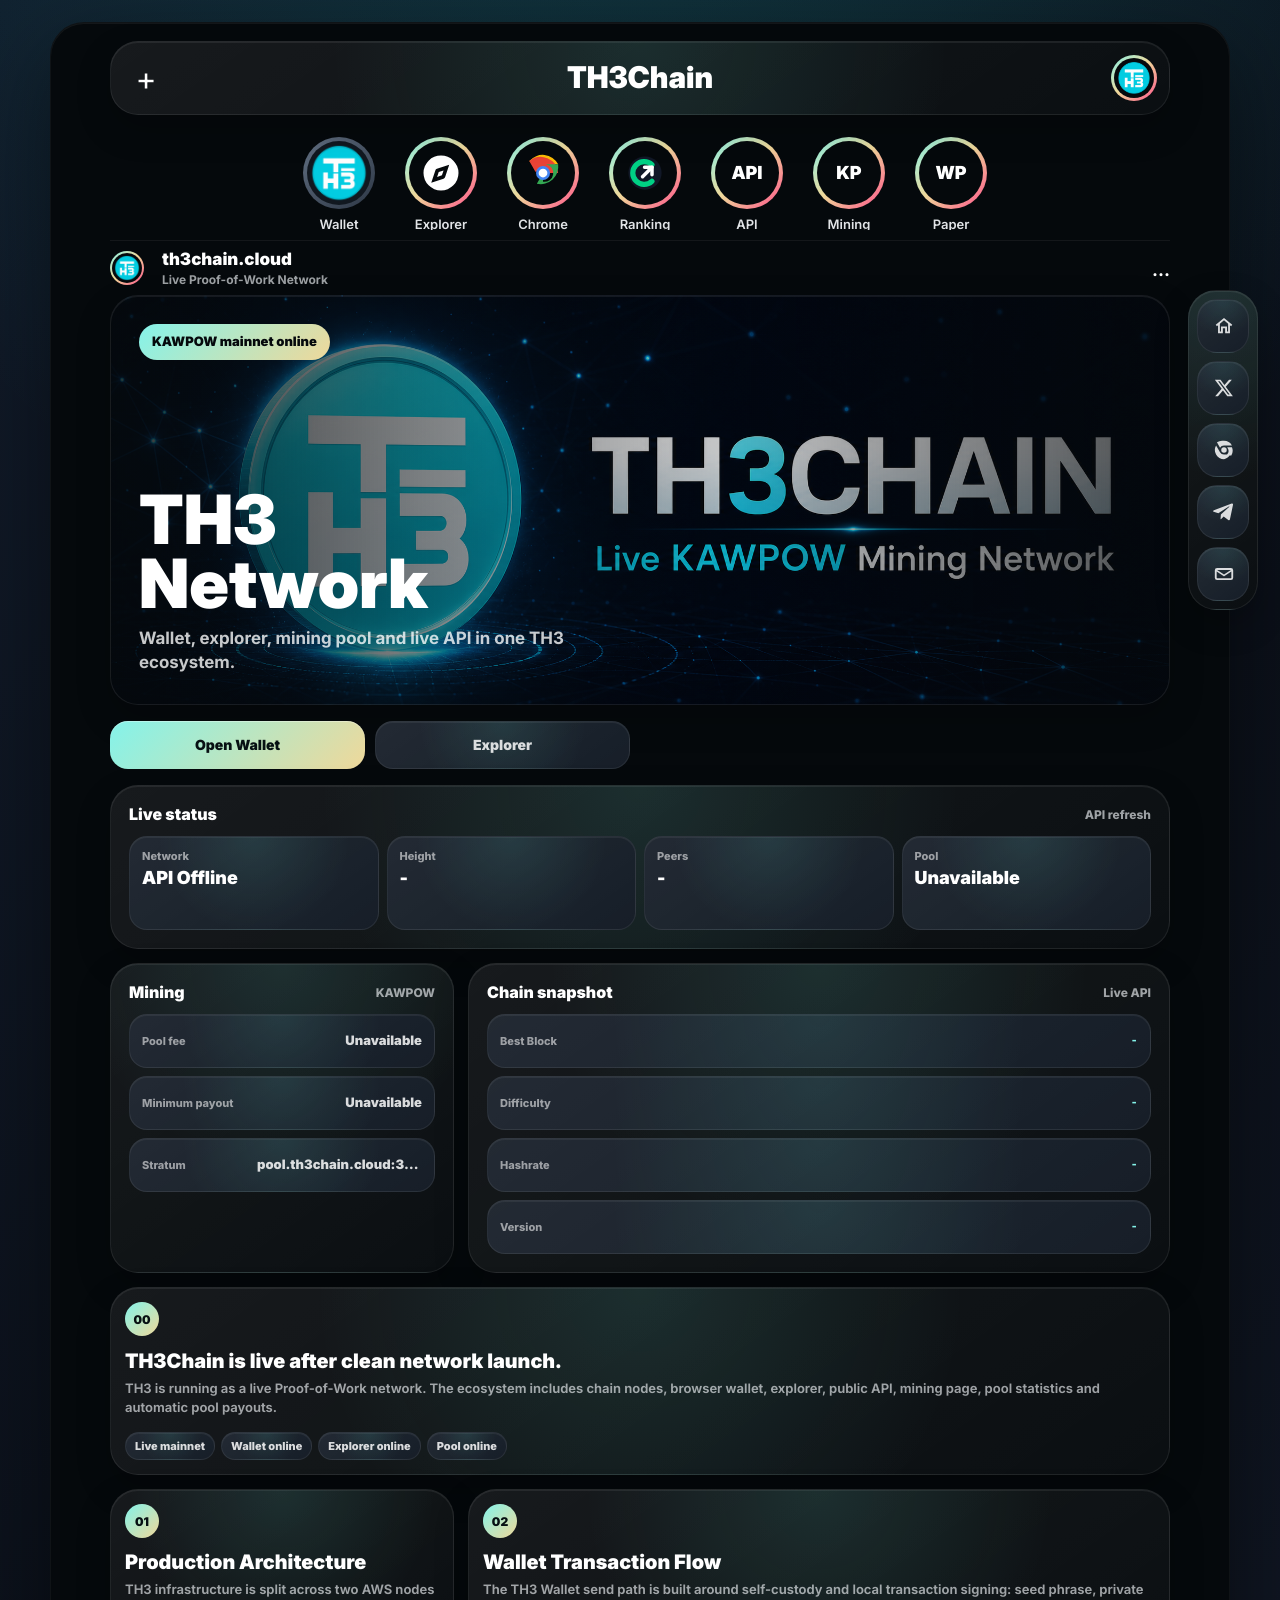
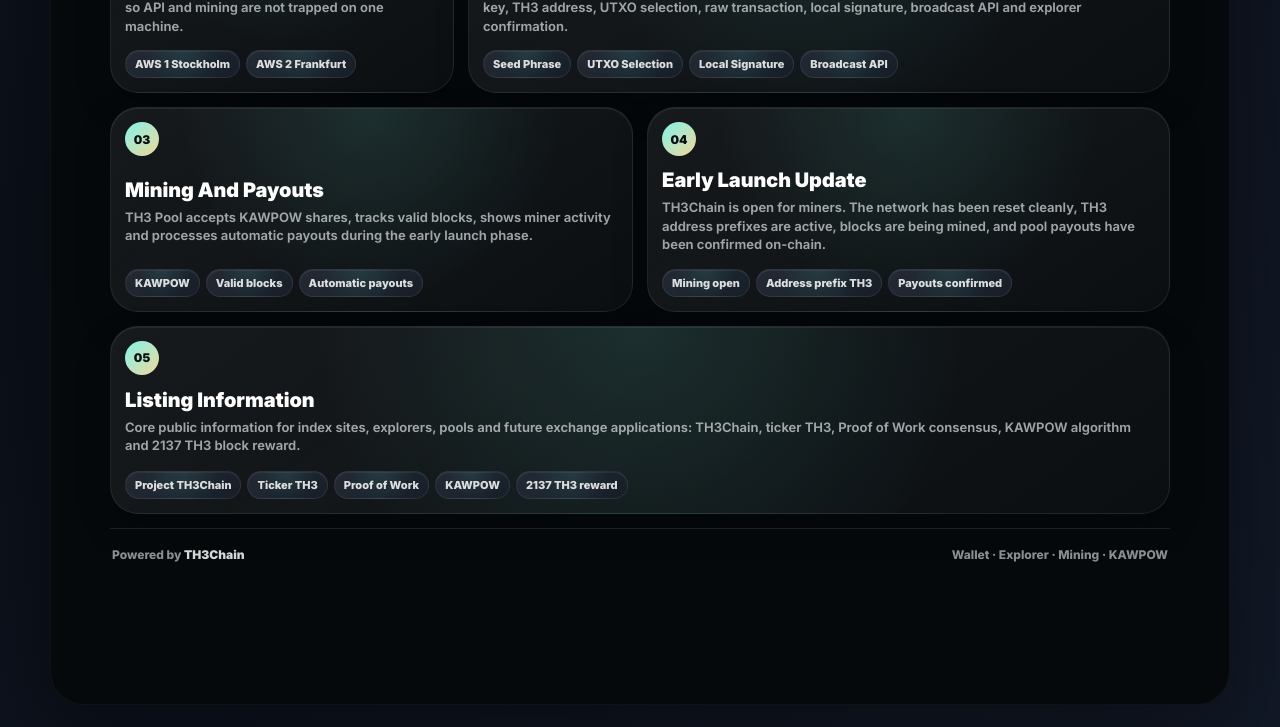
==== commit 5f9c044b: "new ui main page" ====
--- a/index.html
+++ b/index.html
@@ -3,898 +3,8 @@
 <head>
 <meta charset="UTF-8">
 <meta name="viewport" content="width=device-width, initial-scale=1.0">
-<meta name="theme-color" content="#020617">
-<title>TH3Chain | Live KAWPOW Network</title>
-
-<link href="https://fonts.googleapis.com/css2?family=Space+Grotesk:wght@300;400;500;700;900&display=swap" rel="stylesheet">
-
-<style>
-:root{
-  --neon:#5df6ff;
-  --green:#4ade80;
-  --amber:#facc15;
-  --red:#fb7185;
-  --bg:#020617;
-  --panel:rgba(255,255,255,.08);
-  --line:rgba(255,255,255,.12);
-  --muted:rgba(255,255,255,.58);
-}
-
-*{
-  margin:0;
-  padding:0;
-  box-sizing:border-box;
-}
-
-html{
-  scroll-behavior:smooth;
-}
-
-body{
-  background:
-    radial-gradient(circle at top left, rgba(93,246,255,.15), transparent 40%),
-    radial-gradient(circle at bottom right, rgba(34,197,94,.08), transparent 38%),
-    linear-gradient(180deg,#0f172a 0%,#020617 100%);
-  color:#fff;
-  font-family:'Space Grotesk',sans-serif;
-  overflow-x:hidden;
-}
-
-canvas{
-  position:fixed;
-  inset:0;
-  z-index:-10;
-}
-
-a{
-  color:inherit;
-}
-
-nav{
-  position:fixed;
-  inset:0 0 auto;
-  z-index:999;
-  backdrop-filter:blur(26px);
-  -webkit-backdrop-filter:blur(26px);
-  background:rgba(2,6,23,.78);
-  border-bottom:1px solid var(--line);
-}
-
-.nav-wrap{
-  max-width:1180px;
-  margin:auto;
-  padding:14px 22px;
-  display:flex;
-  justify-content:space-between;
-  align-items:center;
-  gap:18px;
-}
-
-.logo{
-  width:58px;
-  height:58px;
-  display:flex;
-  align-items:center;
-  justify-content:center;
-  font-weight:900;
-  color:#04151a;
-  background:linear-gradient(180deg,#7df8ff,#27e8ff);
-  border-radius:18px;
-  box-shadow:0 12px 30px rgba(39,232,255,.22);
-}
-
-.nav-links{
-  display:flex;
-  gap:10px;
-  flex-wrap:wrap;
-  justify-content:flex-end;
-}
-
-.menu-toggle{
-  display:none;
-  min-width:auto;
-  padding:10px 14px;
-  border:1px solid rgba(255,255,255,.13);
-  border-radius:14px;
-  background:rgba(255,255,255,.06);
-  color:#fff;
-  box-shadow:none;
-  font-family:inherit;
-  font-weight:700;
-  cursor:pointer;
-}
-
-.btn{
-  display:inline-flex;
-  align-items:center;
-  justify-content:center;
-  text-decoration:none;
-  color:white;
-  padding:12px 18px;
-  border-radius:16px;
-  font-weight:700;
-  border:1px solid transparent;
-  transition:.2s;
-  white-space:nowrap;
-}
-
-.btn:hover{
-  transform:translateY(-2px);
-}
-
-.btn-outline{
-  background:rgba(255,255,255,.06);
-  border-color:rgba(255,255,255,.13);
-}
-
-.btn-main{
-  background:linear-gradient(180deg,#7df8ff,#27e8ff);
-  color:#04151a;
-  box-shadow:0 12px 30px rgba(39,232,255,.22);
-}
-
-.hero{
-  min-height:100vh;
-  display:flex;
-  flex-direction:column;
-  justify-content:center;
-  align-items:center;
-  text-align:center;
-  padding:132px 20px 70px;
-}
-
-.kicker{
-  letter-spacing:.34em;
-  color:var(--neon);
-  font-size:12px;
-  margin-bottom:18px;
-}
-
-.hero h1{
-  font-size:clamp(3.8rem,10vw,8rem);
-  line-height:.95;
-  font-weight:900;
-}
-
-.gradient{
-  color:var(--neon);
-}
-
-.hero h2{
-  margin-top:16px;
-  font-size:clamp(1.8rem,4.8vw,3.5rem);
-  font-weight:900;
-  color:var(--neon);
-}
-
-.hero-copy{
-  max-width:850px;
-  color:var(--muted);
-  margin:24px 0 34px;
-  font-size:1.08rem;
-  line-height:1.7;
-}
-
-.hero-actions{
-  display:flex;
-  gap:14px;
-  flex-wrap:wrap;
-  justify-content:center;
-}
-
-.live-strip{
-  width:100%;
-  max-width:1080px;
-  display:grid;
-  grid-template-columns:repeat(4,1fr);
-  gap:14px;
-  margin-top:44px;
-}
-
-.live-card,
-.glass{
-  background:var(--panel);
-  backdrop-filter:blur(40px) saturate(180%);
-  -webkit-backdrop-filter:blur(40px) saturate(180%);
-  border:1px solid var(--line);
-  box-shadow:0 30px 80px rgba(0,0,0,.32), inset 0 1px 0 rgba(255,255,255,.16);
-}
-
-.live-card{
-  border-radius:22px;
-  padding:18px;
-  text-align:left;
-}
-
-.live-label{
-  color:var(--muted);
-  font-size:11px;
-  letter-spacing:.12em;
-  text-transform:uppercase;
-}
-
-.live-value{
-  margin-top:8px;
-  font-size:22px;
-  font-weight:900;
-  word-break:break-all;
-  color:var(--neon);
-}
-
-.status-online{
-  color:var(--green);
-}
-
-.status-warn{
-  color:var(--amber);
-}
-
-.status-offline{
-  color:var(--red);
-}
-
-.section{
-  max-width:1180px;
-  margin:auto;
-  padding:74px 22px;
-}
-
-.section-head{
-  margin-bottom:24px;
-}
-
-.section-head h2{
-  font-size:clamp(2rem,4vw,3rem);
-}
-
-.section-head p{
-  color:var(--muted);
-  max-width:820px;
-  margin-top:12px;
-  line-height:1.7;
-}
-
-.grid{
-  display:grid;
-  grid-template-columns:repeat(auto-fit,minmax(250px,1fr));
-  gap:18px;
-}
-
-.glass{
-  border-radius:28px;
-  padding:26px;
-  transition:.25s;
-}
-
-.glass:hover{
-  transform:translateY(-6px);
-  border-color:rgba(93,246,255,.28);
-}
-
-.card-num{
-  width:44px;
-  height:44px;
-  display:flex;
-  align-items:center;
-  justify-content:center;
-  border-radius:14px;
-  background:rgba(93,246,255,.10);
-  border:1px solid rgba(93,246,255,.20);
-  color:var(--neon);
-  font-weight:900;
-  margin-bottom:16px;
-}
-
-.glass h3{
-  margin-bottom:10px;
-}
-
-.glass p{
-  color:var(--muted);
-  line-height:1.65;
-}
-
-.stack{
-  display:grid;
-  grid-template-columns:1.05fr .95fr;
-  gap:18px;
-}
-
-.flow{
-  display:grid;
-  gap:10px;
-  margin-top:18px;
-}
-
-.flow-step,
-.link-row,
-.node-row{
-  padding:14px 16px;
-  border-radius:16px;
-  background:rgba(255,255,255,.045);
-  border:1px solid rgba(255,255,255,.08);
-}
-
-.flow-step{
-  color:#dbeafe;
-}
-
-.link-panel,
-.node-panel{
-  display:grid;
-  gap:12px;
-  margin-top:18px;
-}
-
-.link-row{
-  display:flex;
-  justify-content:space-between;
-  align-items:center;
-  gap:12px;
-  text-decoration:none;
-}
-
-.link-row span,
-.node-row span{
-  color:var(--muted);
-  font-size:13px;
-  overflow-wrap:anywhere;
-}
-
-.node-row{
-  display:flex;
-  justify-content:space-between;
-  align-items:center;
-  gap:12px;
-}
-
-.badge{
-  padding:6px 10px;
-  border-radius:999px;
-  font-size:11px;
-  font-weight:700;
-  white-space:nowrap;
-}
-
-.badge-good{
-  color:var(--green);
-  background:rgba(34,197,94,.12);
-  border:1px solid rgba(34,197,94,.24);
-}
-
-.badge-info{
-  color:var(--neon);
-  background:rgba(93,246,255,.10);
-  border:1px solid rgba(93,246,255,.22);
-}
-
-.badge-muted{
-  color:rgba(255,255,255,.68);
-  background:rgba(255,255,255,.08);
-  border:1px solid rgba(255,255,255,.14);
-}
-
-.code{
-  color:var(--neon);
-  font-family:monospace;
-  word-break:break-all;
-}
-
-.snapshot-table{
-  width:100%;
-  border-collapse:collapse;
-  table-layout:fixed;
-  margin-top:16px;
-}
-
-.snapshot-table td{
-  padding:12px 0;
-  border-bottom:1px solid rgba(255,255,255,.06);
-  vertical-align:top;
-}
-
-.snapshot-table td:first-child{
-  width:150px;
-  color:var(--muted);
-}
-
-footer{
-  text-align:center;
-  padding:70px 20px 84px;
-  color:#64748b;
-}
-
-.reveal{
-  opacity:0;
-  transform:translateY(34px);
-  transition:.8s;
-}
-
-.reveal.show{
-  opacity:1;
-  transform:none;
-}
-
-@media(max-width:900px){
-  .live-strip,
-  .stack{
-    grid-template-columns:1fr;
-  }
-}
-
-@media(max-width:768px){
-  .nav-wrap{
-    flex-direction:row;
-    align-items:center;
-    flex-wrap:wrap;
-  }
-
-  .menu-toggle{
-    display:inline-flex;
-    align-items:center;
-    justify-content:center;
-  }
-
-  .nav-links{
-    display:none;
-    width:100%;
-    flex-direction:column;
-    padding-top:12px;
-  }
-
-  .nav-links.open{
-    display:flex;
-  }
-
-  .btn{
-    width:100%;
-  }
-
-  .hero-actions{
-    width:100%;
-  }
-
-  .hero{
-    padding-top:128px;
-  }
-
-  .hero h1{
-    font-size:3.5rem;
-  }
-
-  .glass{
-    padding:22px;
-    border-radius:24px;
-  }
-
-  .link-row,
-  .node-row{
-    flex-direction:column;
-    align-items:flex-start;
-  }
-
-  .snapshot-table td:first-child{
-    width:110px;
-  }
-}
-
-
-.nav-logo{
-  width:76px;
-  height:76px;
-  display:inline-flex;
-  align-items:center;
-  justify-content:center;
-  flex:0 0 auto;
-  text-decoration:none;
-  background:transparent;
-  border:0;
-  box-shadow:none;
-}
-
-.nav-logo img{
-  width:70px;
-  height:70px;
-  display:block;
-  object-fit:contain;
-  filter:drop-shadow(0 10px 24px rgba(39,232,255,.22));
-}
-
-@media(max-width:720px){
-  .nav-logo{
-    width:62px;
-    height:62px;
-  }
-
-  .nav-logo img{
-    width:58px;
-    height:58px;
-  }
-}
-
-
-
-
-.social-strip {
-  width: min(720px, calc(100% - 36px));
-  margin: 56px auto 22px;
-  display: flex;
-  justify-content: center;
-  flex-wrap: wrap;
-  gap: 10px;
-}
-
-.social-strip a {
-  min-height: 42px;
-  padding: 10px 16px;
-  display: inline-flex;
-  align-items: center;
-  gap: 9px;
-  border: 1px solid rgba(255,255,255,.12);
-  border-radius: 999px;
-  background: rgba(15, 23, 42, .68);
-  color: #f8fafc;
-  text-decoration: none;
-  font-size: 14px;
-  font-weight: 800;
-  transition: transform .18s ease, border-color .18s ease, background .18s ease;
-}
-
-.social-strip a:hover {
-  transform: translateY(-2px);
-  border-color: rgba(78,234,255,.44);
-  background: rgba(30, 64, 88, .78);
-}
-
-.social-strip span {
-  width: 24px;
-  height: 24px;
-  display: inline-grid;
-  place-items: center;
-  border-radius: 999px;
-  background: #4eeaff;
-  color: #020617;
-  font-size: 11px;
-  font-weight: 950;
-}
-
-@media (max-width: 560px) {
-  .social-strip {
-    width: min(100% - 24px, 720px);
-    margin-top: 42px;
-  }
-
-  .social-strip a {
-    width: 100%;
-    justify-content: center;
-  }
-}
-
-
-.listed-strip {
-  width: min(980px, calc(100% - 36px));
-  margin: 22px auto 0;
-  display: grid;
-  grid-template-columns: repeat(2, minmax(0, 1fr));
-  gap: 14px;
-}
-
-.listed-card {
-  display: flex;
-  align-items: center;
-  gap: 14px;
-  padding: 14px 16px;
-  border: 1px solid rgba(78, 234, 255, .18);
-  border-radius: 18px;
-  background: rgba(23, 35, 60, .72);
-  text-decoration: none;
-}
-
-.listed-icon {
-  width: 42px;
-  height: 42px;
-  display: grid;
-  place-items: center;
-  flex: 0 0 auto;
-  border-radius: 14px;
-  background: rgba(78, 234, 255, .13);
-  border: 1px solid rgba(78, 234, 255, .22);
-  color: #4eeaff;
-  font-weight: 900;
-}
-
-.listed-title {
-  display: block;
-  color: #f8fafc;
-  font-weight: 800;
-}
-
-.listed-text {
-  display: block;
-  margin-top: 3px;
-  color: rgba(226, 232, 240, .72);
-  font-size: 13px;
-}
-
-@media (max-width: 720px) {
-  .listed-strip {
-    grid-template-columns: 1fr;
-  }
-}
-
-
-.listing-marquee {
-  width: min(1120px, calc(100% - 36px));
-  margin: 12px auto 0;
-  overflow: hidden;
-  border: 1px solid rgba(78, 234, 255, .18);
-  background: rgba(7, 16, 34, .82);
-  border-radius: 18px;
-  box-shadow: 0 18px 40px rgba(0, 0, 0, .24);
-}
-
-.listing-track {
-  display: flex;
-  width: max-content;
-  gap: 14px;
-  padding: 10px 14px;
-  animation: th3-listing-marquee 28s linear infinite;
-}
-
-.listing-marquee:hover .listing-track {
-  animation-play-state: paused;
-}
-
-.listing-item {
-  display: inline-flex;
-  align-items: center;
-  gap: 10px;
-  min-width: 310px;
-  padding: 9px 14px;
-  color: #f8fafc;
-  text-decoration: none;
-  border: 1px solid rgba(255, 255, 255, .11);
-  background: rgba(30, 42, 70, .86);
-  border-radius: 999px;
-  white-space: nowrap;
-}
-
-.listing-item strong {
-  display: block;
-  font-size: 13px;
-  line-height: 1.1;
-}
-
-.listing-item em {
-  display: block;
-  margin-top: 3px;
-  color: rgba(203, 213, 225, .72);
-  font-style: normal;
-  font-size: 11px;
-  line-height: 1.1;
-}
-
-.listing-icon {
-  width: 30px;
-  height: 30px;
-  display: inline-grid;
-  place-items: center;
-  flex: 0 0 30px;
-}
-
-.listing-icon svg {
-  width: 30px;
-  height: 30px;
-  display: block;
-}
-
-@keyframes th3-listing-marquee {
-  from { transform: translateX(0); }
-  to { transform: translateX(-50%); }
-}
-
-@media (max-width: 640px) {
-  .listing-marquee {
-    width: calc(100% - 28px);
-    margin-top: 10px;
-    border-radius: 14px;
-  }
-
-  .listing-track {
-    padding: 8px 10px;
-    gap: 10px;
-    animation-duration: 22s;
-  }
-
-  .listing-item {
-    min-width: 265px;
-    padding: 8px 12px;
-  }
-}
-
-
-/* TH3_TICKER_LISTED_CSS_START */
-.news-ticker {
-  display: none !important;
-}
-
-body {
-  padding-top: 34px;
-}
-
-.top-news-ticker {
-  position: fixed;
-  inset: 0 0 auto 0;
-  width: 100vw;
-  height: 34px;
-  margin: 0;
-  overflow: hidden;
-  display: flex;
-  align-items: center;
-  border-bottom: 1px solid rgba(78, 234, 255, .2);
-  background: #050b1a;
-  color: #d9faff;
-  z-index: 99999;
-  font-size: 13px;
-  font-weight: 850;
-  white-space: nowrap;
-}
-
-nav {
-  top: 34px !important;
-}
-
-.top-news-track {
-  display: flex;
-  align-items: center;
-  width: max-content;
-  animation: th3NewsTicker 42s linear infinite;
-  will-change: transform;
-}
-
-.top-news-group {
-  display: flex;
-  align-items: center;
-  gap: 34px;
-  padding-right: 34px;
-  flex: 0 0 auto;
-}
-
-.top-news-track span {
-  display: inline-flex;
-  align-items: center;
-  flex: 0 0 auto;
-}
-
-.top-news-track span::before {
-  content: "";
-  width: 7px;
-  height: 7px;
-  margin-right: 12px;
-  border-radius: 999px;
-  background: #4eeaff;
-  box-shadow: 0 0 14px rgba(78, 234, 255, .85);
-}
-
-@keyframes th3NewsTicker {
-  from { transform: translateX(0); }
-  to { transform: translateX(-50%); }
-}
-
-.listed-strip {
-  width: min(980px, calc(100% - 36px));
-  margin: 28px auto 0;
-  display: grid;
-  grid-template-columns: repeat(2, minmax(0, 1fr));
-  gap: 14px;
-}
-
-.listed-card {
-  display: flex;
-  align-items: center;
-  gap: 14px;
-  min-height: 82px;
-  padding: 15px 17px;
-  border: 1px solid rgba(78, 234, 255, .18);
-  border-radius: 18px;
-  background: rgba(23, 35, 60, .72);
-  color: #f8fafc;
-  text-decoration: none;
-  box-shadow: 0 18px 50px rgba(0, 0, 0, .18);
-  transition: transform .18s ease, border-color .18s ease, background .18s ease;
-}
-
-.listed-card:hover {
-  transform: translateY(-2px);
-  border-color: rgba(78, 234, 255, .48);
-  background: rgba(30, 64, 88, .82);
-}
-
-.listed-icon {
-  width: 42px;
-  height: 42px;
-  flex: 0 0 auto;
-  display: inline-grid;
-  place-items: center;
-  border-radius: 13px;
-  font-size: 13px;
-  font-weight: 950;
-}
-
-.coinranking-icon {
-  background: linear-gradient(135deg, #18e184, #60f0ff);
-  color: #021014;
-}
-
-.chrome-store-icon {
-  background: conic-gradient(#4285f4, #34a853, #fbbc05, #ea4335, #4285f4);
-  color: #ffffff;
-}
-
-.listed-title {
-  display: block;
-  color: #ffffff;
-  font-weight: 950;
-}
-
-.listed-text {
-  display: block;
-  margin-top: 3px;
-  color: rgba(226, 232, 240, .76);
-  font-size: 13px;
-  line-height: 1.35;
-}
-
-@media (max-width: 720px) {
-  body {
-    padding-top: 32px;
-  }
-
-  nav {
-    top: 32px !important;
-  }
-
-  .top-news-ticker {
-    height: 32px;
-    font-size: 12px;
-  }
-
-  .top-news-track {
-    animation-duration: 34s;
-  }
-
-  .top-news-group {
-    gap: 26px;
-    padding-right: 26px;
-  }
-
-  .listed-strip {
-    width: min(100% - 24px, 980px);
-    grid-template-columns: 1fr;
-    margin-top: 20px;
-  }
-}
-
-@media (prefers-reduced-motion: reduce) {
-  .top-news-track {
-    animation: none;
-  }
-}
-/* TH3_TICKER_LISTED_CSS_END */
-
-
-.listed-icon svg {
-  width: 28px;
-  height: 28px;
-  display: block;
-}
-
-.coinranking-icon,
-.chrome-store-icon {
-  background: rgba(255,255,255,.06);
-}
-
-</style>
+<meta name="theme-color" content="#05090c">
+<title>TH3Chain | Live Network</title>
 <link rel="icon" type="image/png" href="/favicon.png">
 <link rel="apple-touch-icon" href="/apple-touch-icon.png">
 <meta property="og:title" content="TH3Chain">
@@ -902,429 +12,1191 @@
 <meta name="twitter:card" content="summary_large_image">
 <meta name="twitter:title" content="TH3Chain">
 <meta name="twitter:image" content="https://th3chain.cloud/assets/th3-logo.png">
-
+<style>
+@import url("https://fonts.googleapis.com/css2?family=Inter:wght@400;600;700;800;900&display=swap");
+
+:root{
+  color-scheme:dark;
+  --page:#07111f;
+  --phone:#05090c;
+  --panel:#101820;
+  --panel-2:#151d25;
+  --line:rgba(255,255,255,.08);
+  --line-strong:rgba(255,255,255,.18);
+  --text:#f8fbff;
+  --muted:rgba(248,251,255,.62);
+  --soft:rgba(248,251,255,.42);
+  --aqua:#84f3ea;
+  --gold:#efd89a;
+  --red:#ff6b82;
+}
+
+*{
+  box-sizing:border-box;
+}
+
+html,
+body{
+  margin:0;
+  min-height:100%;
+  background:var(--page);
+  color:var(--text);
+  font-family:Inter,-apple-system,BlinkMacSystemFont,"Segoe UI",sans-serif;
+  letter-spacing:0;
+}
+
+body{
+  min-height:100dvh;
+  display:grid;
+  place-items:center;
+  overflow-x:hidden;
+  overflow-y:auto;
+  background:
+    radial-gradient(circle at 18% 8%, rgba(255,107,53,.35), transparent 28rem),
+    radial-gradient(circle at 88% 14%, rgba(103,215,255,.32), transparent 30rem),
+    radial-gradient(circle at 50% 92%, rgba(255,209,102,.13), transparent 34rem),
+    linear-gradient(145deg,#0a1829 0%,#07111f 48%,#020617 100%);
+  -webkit-font-smoothing:antialiased;
+  text-rendering:geometricPrecision;
+}
+
+body::before{
+  content:"";
+  position:fixed;
+  inset:0;
+  z-index:-2;
+  pointer-events:none;
+  background:
+    linear-gradient(115deg,transparent 0 44%,rgba(255,107,53,.18) 44% 45%,transparent 45% 100%),
+    linear-gradient(118deg,transparent 0 50%,rgba(255,209,102,.10) 50% 50.6%,transparent 50.6% 100%),
+    linear-gradient(180deg,rgba(255,255,255,.055),transparent 42%);
+  mask-image:linear-gradient(to bottom,rgba(0,0,0,.9),transparent 82%);
+}
+
+body::after{
+  content:"";
+  position:fixed;
+  inset:0;
+  z-index:-1;
+  pointer-events:none;
+  background-image:
+    linear-gradient(rgba(255,255,255,.035) 1px,transparent 1px),
+    linear-gradient(90deg,rgba(255,255,255,.03) 1px,transparent 1px);
+  background-size:44px 44px;
+  opacity:.22;
+  mask-image:radial-gradient(circle at center,black,transparent 78%);
+}
+
+a{
+  color:inherit;
+  text-decoration:none;
+}
+
+.phone{
+  position:relative;
+  width:min(390px,100vw);
+  height:min(844px,100dvh);
+  display:flex;
+  flex-direction:column;
+  overflow:hidden;
+  background:var(--phone);
+  border:1px solid rgba(255,255,255,.04);
+  border-radius:34px;
+  box-shadow:0 30px 90px rgba(0,0,0,.42), inset 0 1px 0 rgba(255,255,255,.06);
+}
+
+.topbar{
+  height:86px;
+  min-height:86px;
+  display:grid;
+  grid-template-columns:48px 1fr 48px;
+  align-items:end;
+  gap:8px;
+  padding:0 18px 15px;
+  background:var(--phone);
+}
+
+.topbar h1{
+  margin:0;
+  color:#fff;
+  font-size:29px;
+  font-weight:900;
+  line-height:1;
+  text-align:center;
+}
+
+.top-action{
+  width:42px;
+  height:42px;
+  display:grid;
+  place-items:center;
+  border-radius:16px;
+  color:#fff;
+  background:transparent;
+  font-size:32px;
+  font-weight:400;
+}
+
+.brand-mark{
+  width:42px;
+  height:42px;
+  justify-self:end;
+  padding:3px;
+  border:3px solid transparent;
+  border-radius:50%;
+  background:
+    linear-gradient(#101820,#101820) padding-box,
+    linear-gradient(140deg,#ffcc00,#ff4b00 33%,#ff0069 65%,#d300c5) border-box;
+}
+
+.stories{
+  height:122px;
+  min-height:122px;
+  display:flex;
+  gap:18px;
+  overflow-x:auto;
+  overflow-y:hidden;
+  padding:8px 16px 13px;
+  border-bottom:1px solid rgba(255,255,255,.06);
+  scrollbar-width:none;
+}
+
+.stories::-webkit-scrollbar{
+  display:none;
+}
+
+.story{
+  width:76px;
+  min-width:76px;
+  display:grid;
+  justify-items:center;
+  align-content:start;
+  gap:8px;
+}
+
+.story-ring{
+  width:72px;
+  height:72px;
+  display:grid;
+  place-items:center;
+  border:4px solid transparent;
+  border-radius:999px;
+  color:#fff;
+  background:
+    linear-gradient(var(--phone),var(--phone)) padding-box,
+    linear-gradient(135deg,#ff7b00,#ff185f 48%,#e600ff) border-box;
+  font-size:18px;
+  font-weight:900;
+}
+
+.story:first-child .story-ring{
+  background:
+    linear-gradient(#111820,#111820) padding-box,
+    linear-gradient(140deg,#627083,#2d3745) border-box;
+}
+
+.story-ring img{
+  width:58px;
+  height:58px;
+  object-fit:contain;
+}
+
+.story-ring svg{
+  width:42px;
+  height:42px;
+  display:block;
+}
+
+.story strong{
+  width:86px;
+  overflow:hidden;
+  color:rgba(245,247,251,.92);
+  font-size:13px;
+  font-weight:600;
+  text-align:center;
+  text-overflow:ellipsis;
+  white-space:nowrap;
+}
+
+.feed{
+  flex:1 1 auto;
+  min-height:0;
+  overflow-x:hidden;
+  overflow-y:auto;
+  padding-bottom:94px;
+  scrollbar-width:none;
+}
+
+.feed::-webkit-scrollbar{
+  display:none;
+}
+
+.post-head{
+  min-height:54px;
+  display:grid;
+  grid-template-columns:42px 1fr 34px;
+  align-items:center;
+  gap:10px;
+  padding:0 16px;
+}
+
+.avatar{
+  width:34px;
+  height:34px;
+  padding:2px;
+  border:2px solid transparent;
+  border-radius:999px;
+  background:
+    linear-gradient(var(--phone),var(--phone)) padding-box,
+    linear-gradient(135deg,#ff7b00,#ff185f 48%,#e600ff) border-box;
+}
+
+.post-head strong{
+  display:block;
+  color:#fff;
+  font-size:17px;
+  font-weight:900;
+}
+
+.post-head span{
+  display:block;
+  margin-top:2px;
+  color:var(--muted);
+  font-size:12px;
+  font-weight:700;
+}
+
+.dots{
+  color:#fff;
+  font-size:24px;
+  line-height:1;
+  text-align:right;
+}
+
+.hero{
+  padding:0 16px 16px;
+}
+
+.hero-card{
+  min-height:322px;
+  display:flex;
+  flex-direction:column;
+  justify-content:space-between;
+  overflow:hidden;
+  padding:18px;
+  border:1px solid var(--line);
+  border-radius:22px;
+  background:
+    linear-gradient(180deg,rgba(5,9,12,.08),rgba(5,9,12,.86)),
+    url("/brand/media/th3-banner.png") center/cover no-repeat;
+}
+
+.badge{
+  width:max-content;
+  max-width:100%;
+  min-height:36px;
+  display:inline-flex;
+  align-items:center;
+  padding:0 13px;
+  border-radius:999px;
+  color:#05090c;
+  background:linear-gradient(135deg,var(--aqua),var(--gold));
+  font-size:13px;
+  font-weight:900;
+}
+
+.hero-card h2{
+  margin:0;
+  color:#fff;
+  font-size:42px;
+  line-height:.95;
+  font-weight:900;
+}
+
+.hero-card p{
+  max-width:292px;
+  margin:10px 0 0;
+  color:rgba(255,255,255,.78);
+  font-size:14px;
+  font-weight:700;
+  line-height:1.35;
+}
+
+.actions{
+  display:grid;
+  grid-template-columns:1fr 1fr;
+  gap:10px;
+  padding:0 16px 14px;
+}
+
+.button{
+  min-height:48px;
+  display:flex;
+  align-items:center;
+  justify-content:center;
+  padding:0 14px;
+  border:1px solid var(--line);
+  border-radius:18px;
+  color:#fff;
+  background:var(--panel-2);
+  font-size:14px;
+  font-weight:900;
+}
+
+.button.primary{
+  color:#05090c;
+  border:0;
+  background:linear-gradient(135deg,var(--aqua),var(--gold));
+}
+
+.stack{
+  display:grid;
+  gap:10px;
+  padding:0 16px 16px;
+}
+
+.card,
+.feature-card{
+  border:1px solid var(--line);
+  border-radius:28px;
+  background:var(--panel);
+}
+
+.card-inner{
+  padding:14px;
+}
+
+.card-title{
+  display:flex;
+  align-items:center;
+  justify-content:space-between;
+  gap:12px;
+  margin-bottom:12px;
+}
+
+.card-title strong{
+  color:#fff;
+  font-size:16px;
+  font-weight:900;
+}
+
+.card-title span{
+  color:var(--muted);
+  font-size:12px;
+  font-weight:800;
+}
+
+.live-grid{
+  display:grid;
+  grid-template-columns:1fr 1fr;
+  gap:8px;
+}
+
+.stat{
+  min-width:0;
+  min-height:76px;
+  padding:12px;
+  border-radius:18px;
+  background:var(--panel-2);
+}
+
+.stat span,
+.row span{
+  display:block;
+  color:rgba(255,255,255,.56);
+  font-size:11px;
+  font-weight:800;
+}
+
+.stat strong,
+.row strong{
+  display:block;
+  max-width:100%;
+  margin-top:6px;
+  overflow:hidden;
+  color:#fff;
+  font-size:18px;
+  font-weight:900;
+  line-height:1.1;
+  text-overflow:ellipsis;
+  white-space:nowrap;
+}
+
+.live-value{
+  color:#fff;
+  font-size:18px;
+}
+
+.status-online{
+  color:var(--aqua);
+}
+
+.status-warn{
+  color:var(--gold);
+}
+
+.status-offline{
+  color:var(--red);
+}
+
+.rows{
+  display:grid;
+  gap:8px;
+}
+
+.feature-card{
+  min-height:188px;
+  display:flex;
+  flex-direction:column;
+  justify-content:space-between;
+  gap:14px;
+  padding:14px;
+}
+
+.feature-card b{
+  width:34px;
+  height:34px;
+  display:grid;
+  place-items:center;
+  border-radius:50%;
+  color:#071013;
+  background:linear-gradient(135deg,#84f3ea,#efd89a);
+  font-size:12px;
+  font-weight:950;
+}
+
+.feature-card h3{
+  margin:0;
+  color:#fff;
+  font-size:20px;
+  line-height:1.05;
+  font-weight:900;
+}
+
+.feature-card p{
+  margin:8px 0 0;
+  color:rgba(248,251,255,.62);
+  font-size:13px;
+  font-weight:650;
+  line-height:1.42;
+}
+
+.feature-card .mini-list{
+  display:flex;
+  flex-wrap:wrap;
+  gap:6px;
+}
+
+.mini-list span{
+  min-height:28px;
+  display:inline-flex;
+  align-items:center;
+  padding:0 9px;
+  border:1px solid rgba(255,255,255,.075);
+  border-radius:999px;
+  color:rgba(255,255,255,.72);
+  background:#05090c;
+  font-size:11px;
+  font-weight:850;
+}
+
+.row{
+  min-height:54px;
+  display:grid;
+  grid-template-columns:minmax(0,1fr) minmax(0,165px);
+  align-items:center;
+  gap:10px;
+  padding:10px 12px;
+  border-radius:18px;
+  background:var(--panel-2);
+}
+
+.row strong{
+  margin-top:0;
+  color:rgba(255,255,255,.84);
+  font-size:13px;
+  text-align:right;
+}
+
+.code{
+  color:var(--aqua) !important;
+  font-family:ui-monospace,SFMono-Regular,Menlo,Consolas,monospace;
+}
+
+.powered-footer{
+  display:flex;
+  align-items:center;
+  justify-content:space-between;
+  gap:14px;
+  padding:18px 2px 4px;
+  border-top:1px solid rgba(255,255,255,.10);
+  color:rgba(255,255,255,.54);
+  font-size:12px;
+  font-weight:800;
+}
+
+.powered-footer strong{
+  color:rgba(255,255,255,.84);
+  font-weight:900;
+}
+
+.powered-footer span{
+  overflow:hidden;
+  text-overflow:ellipsis;
+  white-space:nowrap;
+}
+
+.dock{
+  position:absolute;
+  left:50%;
+  bottom:18px;
+  z-index:20;
+  width:calc(100% - 38px);
+  min-height:70px;
+  transform:translateX(-50%);
+  display:grid;
+  grid-template-columns:repeat(5,minmax(0,1fr));
+  gap:8px;
+  padding:8px;
+  border:1px solid var(--line-strong);
+  border-radius:28px;
+  background:rgba(14,20,24,.88);
+  box-shadow:0 24px 64px rgba(0,0,0,.36), inset 0 1px 0 rgba(255,255,255,.18);
+  backdrop-filter:blur(28px) saturate(170%);
+  -webkit-backdrop-filter:blur(28px) saturate(170%);
+}
+
+.dock a{
+  min-width:0;
+  min-height:52px;
+  display:grid;
+  place-items:center;
+  border-radius:20px;
+  color:rgba(255,255,255,.72);
+  font-size:22px;
+  font-weight:900;
+}
+
+.dock a.active{
+  color:#061113;
+  background:linear-gradient(145deg,rgba(255,255,255,.96),rgba(126,232,220,.90) 58%,rgba(255,213,148,.88));
+}
+
+.social-rail{
+  display:none;
+}
+
+.rail-link svg{
+  width:22px;
+  height:22px;
+  display:block;
+  fill:currentColor;
+}
+
+.rail-label{
+  display:none;
+}
+
+.menu-toggle{
+  display:none;
+}
+
+@media (min-width:900px){
+  body{
+    display:block;
+    min-height:100dvh;
+    padding:22px;
+    overflow-y:auto;
+    background:
+      radial-gradient(circle at 50% -10%, rgba(22,234,222,.16), transparent 34%),
+      linear-gradient(135deg,#111b2a 0%,#0b1019 52%,#121927 100%);
+  }
+
+  .phone{
+    width:min(1180px,100%);
+    min-height:calc(100dvh - 44px);
+    height:auto;
+    margin:0 auto;
+    border-radius:34px;
+    background:#05090c;
+    border:1px solid rgba(255,255,255,.04);
+    box-shadow:0 30px 90px rgba(0,0,0,.42), inset 0 1px 0 rgba(255,255,255,.06);
+  }
+
+  .topbar{
+    width:min(1060px,calc(100% - 40px));
+    height:74px;
+    min-height:74px;
+    margin:18px auto 0;
+    grid-template-columns:54px 1fr 54px;
+    align-items:center;
+    padding:8px 12px;
+    border:1px solid var(--line-strong);
+    border-radius:28px;
+    background:rgba(15,23,31,.88);
+    box-shadow:0 24px 64px rgba(0,0,0,.30), inset 0 1px 0 rgba(255,255,255,.16);
+    backdrop-filter:blur(28px) saturate(170%);
+    -webkit-backdrop-filter:blur(28px) saturate(170%);
+  }
+
+  .topbar h1{
+    font-size:30px;
+  }
+
+  .top-action,
+  .brand-mark{
+    width:46px;
+    height:46px;
+    border-radius:50%;
+  }
+
+  .stories{
+    width:min(1060px,calc(100% - 40px));
+    height:112px;
+    min-height:112px;
+    margin:14px auto 0;
+    justify-content:center;
+    gap:26px;
+    padding:8px 0 10px;
+    overflow:visible;
+  }
+
+  .feed{
+    width:min(1060px,calc(100% - 40px));
+    margin:0 auto;
+    padding-bottom:110px;
+    overflow:visible;
+  }
+
+  .post-head{
+    padding:0;
+  }
+
+  .hero{
+    padding:0 0 16px;
+  }
+
+  .hero-card{
+    min-height:410px;
+    padding:28px;
+    border-radius:28px;
+    background:
+      linear-gradient(90deg,rgba(5,9,12,.82),rgba(5,9,12,.22) 58%,rgba(5,9,12,.72)),
+      url("/brand/media/th3-banner.png") center/cover no-repeat;
+  }
+
+  .hero-card h2{
+    font-size:68px;
+  }
+
+  .hero-card p{
+    max-width:480px;
+    font-size:17px;
+    line-height:1.45;
+  }
+
+  .actions{
+    width:520px;
+    max-width:100%;
+    padding:0 0 16px;
+  }
+
+  .stack{
+    grid-template-columns:repeat(12,minmax(0,1fr));
+    gap:14px;
+    padding:0 0 28px;
+  }
+
+  .stack > .card,
+  .stack > .feature-card{
+    grid-column:span 6;
+  }
+
+  .card{
+    border-radius:28px;
+  }
+
+  .card-inner{
+    padding:18px;
+  }
+
+  .live-grid{
+    grid-template-columns:repeat(4,minmax(0,1fr));
+  }
+
+  .stat{
+    min-height:94px;
+  }
+
+  .stack .card:first-child{
+    grid-column:1 / -1;
+  }
+
+  .powered-footer{
+    grid-column:1 / -1;
+  }
+
+  .card.full,
+  .feature-card.full{
+    grid-column:1 / -1;
+  }
+
+  .card.third,
+  .feature-card.third{
+    grid-column:span 4;
+  }
+
+  .card.two-third,
+  .feature-card.two-third{
+    grid-column:span 8;
+  }
+
+  .card.half,
+  .feature-card.half{
+    grid-column:span 6;
+  }
+
+  .dock{
+    display:none;
+  }
+
+  .social-rail{
+    position:fixed;
+    top:50%;
+    right:max(22px,calc((100vw - 1180px) / 2 - 78px));
+    bottom:auto;
+    left:auto;
+    width:70px;
+    min-height:0;
+    transform:translateY(-50%);
+    z-index:20;
+    display:grid;
+    grid-template-columns:1fr;
+    gap:8px;
+    padding:8px;
+    border:1px solid var(--line-strong);
+    border-radius:28px;
+    background:rgba(14,20,24,.88);
+    box-shadow:0 24px 64px rgba(0,0,0,.36), inset 0 1px 0 rgba(255,255,255,.18);
+    backdrop-filter:blur(28px) saturate(170%);
+    -webkit-backdrop-filter:blur(28px) saturate(170%);
+  }
+
+  .social-rail .rail-link{
+    width:52px;
+    min-height:52px;
+    display:flex;
+    align-items:center;
+    justify-content:flex-start;
+    gap:10px;
+    overflow:hidden;
+    border-radius:20px;
+    color:rgba(255,255,255,.72);
+    transition:width .18s ease, background .18s ease, color .18s ease, padding .18s ease;
+  }
+
+  .social-rail .rail-link:hover{
+    width:148px;
+    padding-right:14px;
+    color:#fff;
+    background:rgba(255,255,255,.08);
+  }
+
+  .rail-icon{
+    width:52px;
+    height:52px;
+    flex:0 0 52px;
+    display:grid;
+    place-items:center;
+  }
+
+  .rail-label{
+    display:block;
+    color:#fff;
+    font-size:13px;
+    font-weight:900;
+    white-space:nowrap;
+  }
+}
+
+@media (max-width:420px){
+  .phone{
+    border-radius:0;
+  }
+
+  .hero-card{
+    min-height:312px;
+  }
+}
+
+/* FINAL WALLET COLOR MATCH */
+body{
+  background:
+    radial-gradient(circle at 50% -10%, rgba(22,234,222,.16), transparent 34%),
+    linear-gradient(135deg,#111b2a 0%,#0b1019 52%,#121927 100%);
+}
+
+body::before{
+  background:
+    linear-gradient(115deg,transparent 0 44%,rgba(255,107,53,.10) 44% 45%,transparent 45% 100%),
+    linear-gradient(118deg,transparent 0 50%,rgba(255,209,102,.06) 50% 50.6%,transparent 50.6% 100%),
+    linear-gradient(180deg,rgba(255,255,255,.045),transparent 42%);
+}
+
+.phone{
+  background:#05090c;
+}
+
+.topbar,
+.stories,
+.feed{
+  background:#05090c;
+}
+
+.topbar,
+.card,
+.feature-card,
+.dock,
+.social-rail{
+  border-color:rgba(255,255,255,.08);
+  background:
+    radial-gradient(circle at 50% 0%, rgba(111,242,231,.11), transparent 58%),
+    linear-gradient(145deg, rgba(255,255,255,.07), rgba(255,255,255,.025)),
+    #05090c;
+  box-shadow:
+    inset 0 1px 0 rgba(255,255,255,.07),
+    0 14px 34px rgba(0,0,0,.22);
+}
+
+.stat,
+.row,
+.mini-list span,
+.button,
+.social-rail .rail-link{
+  color:rgba(255,255,255,.84);
+  border:1px solid rgba(255,255,255,.075);
+  background:
+    radial-gradient(circle at 50% 0%, rgba(111,242,231,.10), transparent 62%),
+    linear-gradient(145deg, rgba(255,255,255,.075), rgba(255,255,255,.025)),
+    #111923;
+  box-shadow:inset 0 1px 0 rgba(255,255,255,.06);
+}
+
+.button.primary,
+.dock a.active,
+.dock a.active{
+  color:#071013;
+  background:linear-gradient(135deg,#84f3ea,#efd89a);
+  box-shadow:inset 0 1px 0 rgba(255,255,255,.35);
+}
+
+.story-ring,
+.avatar{
+  background:
+    linear-gradient(#05090c,#05090c) padding-box,
+    linear-gradient(135deg,#84f3ea 0%,#efd89a 48%,#ff4f8a 100%) border-box;
+}
+
+.brand-mark{
+  background:
+    linear-gradient(#05090c,#05090c) padding-box,
+    linear-gradient(135deg,#84f3ea 0%,#efd89a 48%,#ff4f8a 100%) border-box;
+}
+
+.stories{
+  border-bottom-color:rgba(255,255,255,.06);
+}
+
+.hero-card{
+  border-color:rgba(255,255,255,.08);
+  box-shadow:
+    inset 0 1px 0 rgba(255,255,255,.07),
+    0 14px 34px rgba(0,0,0,.22);
+}
+
+@media (min-width:900px){
+  body{
+    background:
+      radial-gradient(circle at 50% -10%, rgba(22,234,222,.16), transparent 34%),
+      linear-gradient(135deg,#111b2a 0%,#0b1019 52%,#121927 100%);
+  }
+
+  .topbar,
+  .social-rail{
+    border-color:rgba(255,255,255,.08);
+    background:
+      radial-gradient(circle at 50% 0%, rgba(111,242,231,.11), transparent 58%),
+      linear-gradient(145deg, rgba(255,255,255,.07), rgba(255,255,255,.025)),
+      #05090c;
+    box-shadow:
+      inset 0 1px 0 rgba(255,255,255,.07),
+      0 14px 34px rgba(0,0,0,.22);
+  }
+
+  .social-rail .rail-link:hover{
+    color:#071013;
+    background:linear-gradient(135deg,#84f3ea,#efd89a);
+  }
+
+  .social-rail .rail-link:hover .rail-label{
+    color:#071013;
+  }
+}
+</style>
 </head>
-
 <body>
-<canvas id="bg"></canvas>
-
-
-<!-- TH3_NEWS_TICKER_START -->
-<!-- TH3_NEWS_TICKER_END -->
-
-
-<!-- TH3_TOP_NEWS_HTML_START -->
-<div class="top-news-ticker" aria-label="TH3Chain live updates">
-  <div class="top-news-track">
-    <div class="top-news-group">
-      <span>TH3Chain is listed on Coinranking</span>
-      <span>TH3 Wallet is live on Chrome Web Store</span>
-      <span>Public KAWPOW mining is open</span>
-      <span>Explorer, API and mining pool are online</span>
-      <span>TH3Chain is listed on Coinranking</span>
-      <span>TH3 Wallet is live on Chrome Web Store</span>
-      <span>Public KAWPOW mining is open</span>
-      <span>Explorer, API and mining pool are online</span>
-      <span>TH3Chain is listed on Coinranking</span>
-      <span>TH3 Wallet is live on Chrome Web Store</span>
-      <span>Public KAWPOW mining is open</span>
-      <span>Explorer, API and mining pool are online</span>
+<main class="phone">
+  <header class="topbar">
+    <a class="top-action" href="https://github.com/mathyias/TH3Coin" target="_blank" rel="noreferrer" aria-label="TH3 source">+</a>
+    <h1>TH3Chain</h1>
+    <img class="brand-mark" src="/assets/th3-logo.png" alt="TH3Chain">
+  </header>
+
+  <nav class="stories" aria-label="TH3 links">
+    <a class="story" href="https://wallet.th3chain.cloud">
+      <span class="story-ring"><img src="/assets/th3-logo.png" alt=""></span>
+      <strong>Wallet</strong>
+    </a>
+    <a class="story" href="https://explorer.th3chain.cloud">
+      <span class="story-ring">
+        <svg viewBox="0 0 24 24" aria-hidden="true">
+          <path fill="currentColor" d="M12 2a10 10 0 1 0 0 20 10 10 0 0 0 0-20Zm4.7 5.3-2.34 7.03a1.4 1.4 0 0 1-.9.9L6.43 17.57l2.34-7.03a1.4 1.4 0 0 1 .9-.9L16.7 7.3Zm-3.24 3.24-2.76.92-.92 2.76 2.76-.92.92-2.76Z"/>
+        </svg>
+      </span>
+      <strong>Explorer</strong>
+    </a>
+    <a class="story" href="https://chromewebstore.google.com/detail/th3-wallet/kngpfocihoddeicehgikkgjbpkfnpial" target="_blank" rel="noreferrer">
+      <span class="story-ring">
+        <svg viewBox="0 0 24 24" aria-hidden="true">
+          <path fill="#fbbc05" d="M12 12 4.15 5.2A10 10 0 0 1 20.66 7H12Z"/>
+          <path fill="#ea4335" d="M12 12h8.66A10 10 0 0 0 4.15 5.2l3.52 6.1A5 5 0 0 1 12 12Z"/>
+          <path fill="#34a853" d="M12 12 8.48 18.1A10 10 0 0 0 20.66 7H13.6A5 5 0 0 1 12 17Z"/>
+          <path fill="#4285f4" d="M12 16a4 4 0 1 0 0-8 4 4 0 0 0 0 8Z"/>
+          <path fill="#fff" d="M12 14.5a2.5 2.5 0 1 0 0-5 2.5 2.5 0 0 0 0 5Z"/>
+        </svg>
+      </span>
+      <strong>Chrome</strong>
+    </a>
+    <a class="story" href="https://coinranking.com/coin/jFx1j88Fo+th3chain-th3" target="_blank" rel="noreferrer">
+      <span class="story-ring">
+        <svg viewBox="0 0 48 48" aria-hidden="true">
+          <circle cx="24" cy="24" r="19" fill="#111827"/>
+          <path d="M31.9 14.5a13 13 0 1 0 0 19" fill="none" stroke="#00d084" stroke-width="6" stroke-linecap="round"/>
+          <path d="M23.5 17.5h8.5v8.5" fill="none" stroke="#fff" stroke-width="4" stroke-linecap="round" stroke-linejoin="round"/>
+          <path d="M32 17.5 21.2 28.3" fill="none" stroke="#fff" stroke-width="4" stroke-linecap="round"/>
+        </svg>
+      </span>
+      <strong>Ranking</strong>
+    </a>
+    <a class="story" href="https://api.th3chain.cloud/" target="_blank" rel="noreferrer">
+      <span class="story-ring">API</span>
+      <strong>API</strong>
+    </a>
+    <a class="story" href="https://pool.th3chain.cloud">
+      <span class="story-ring">KP</span>
+      <strong>Mining</strong>
+    </a>
+    <a class="story" href="/whitepaper.html">
+      <span class="story-ring">WP</span>
+      <strong>Paper</strong>
+    </a>
+  </nav>
+
+  <section class="feed">
+    <div class="post-head">
+      <img class="avatar" src="/assets/th3-logo.png" alt="">
+      <div>
+        <strong>th3chain.cloud</strong>
+        <span>Live Proof-of-Work Network</span>
+      </div>
+      <div class="dots">...</div>
     </div>
-    <div class="top-news-group" aria-hidden="true">
-      <span>TH3Chain is listed on Coinranking</span>
-      <span>TH3 Wallet is live on Chrome Web Store</span>
-      <span>Public KAWPOW mining is open</span>
-      <span>Explorer, API and mining pool are online</span>
-      <span>TH3Chain is listed on Coinranking</span>
-      <span>TH3 Wallet is live on Chrome Web Store</span>
-      <span>Public KAWPOW mining is open</span>
-      <span>Explorer, API and mining pool are online</span>
-      <span>TH3Chain is listed on Coinranking</span>
-      <span>TH3 Wallet is live on Chrome Web Store</span>
-      <span>Public KAWPOW mining is open</span>
-      <span>Explorer, API and mining pool are online</span>
-    </div>
-  </div>
-</div>
-<!-- TH3_TOP_NEWS_HTML_END -->
-
-<nav>
-  <div class="nav-wrap">
-    <a class="nav-logo" href="/" aria-label="TH3Chain home"><img src="/assets/th3-logo.png" alt="TH3Chain"></a>
-
-    <button class="menu-toggle" id="menuToggle" type="button" aria-expanded="false">
-      Menu
-    </button>
-
-    <div class="nav-links" id="navLinks">
-      <a class="btn btn-outline" href="https://wallet.th3chain.cloud">Wallet</a>
-      <a class="btn btn-outline" href="https://explorer.th3chain.cloud">Explorer</a>
-      <a class="btn btn-outline" href="https://pool.th3chain.cloud">Mining</a>
-      <a class="btn btn-outline" href="https://api.th3chain.cloud/" target="_blank" rel="noreferrer">API</a>
-      <a class="btn btn-main" href="https://github.com/mathyias/TH3Coin" target="_blank" rel="noreferrer">GitHub</a>
-    </div>
-  </div>
-</nav>
-
-<section class="hero">
-  <div class="kicker">EARLY LAUNCH PHASE</div>
-
-  <h1>TH3CHAIN</h1>
-
-  <h2>Live KAWPOW Mining Network</h2>
-
-  <p class="hero-copy">
-    TH3Chain is live after a clean network reset. New TH3 addresses are active,
-    public KAWPOW mining is open, blocks are being mined, the explorer and API are online,
-    and automatic pool payouts are working.
-  </p>
-
-  <div class="hero-actions">
-    <a class="btn btn-main" href="https://wallet.th3chain.cloud">Open Wallet</a>
-    <a class="btn btn-outline" href="https://explorer.th3chain.cloud">Open Explorer</a>
-    <a class="btn btn-outline" href="https://pool.th3chain.cloud">Start Mining</a>
-    <a class="btn btn-outline" href="#network">Network Status</a>
-    <a class="btn btn-outline" href="/listing.html">Listing Info</a>
-    <a class="btn btn-outline" href="/whitepaper.html">Whitepaper</a>
-  </div>
-<!-- TH3_LISTED_LINKS_START -->
-<section class="listed-strip" aria-label="TH3Chain public listings">
-  <a class="listed-card" href="https://coinranking.com/coin/jFx1j88Fo+th3chain-th3" target="_blank" rel="noreferrer">
-    <span class="listed-icon coinranking-icon" aria-hidden="true">
-      <svg viewBox="0 0 48 48" role="img">
-        <path d="M10 30L30 10c4-4 11-1 11 5v18c0 4-3 7-7 7H16c-6 0-9-7-6-10z" fill="#49e58b"/>
-        <path d="M8 36l20-20c3-3 8-1 8 4v11c0 5-4 9-9 9H12c-4 0-6-3-4-4z" fill="#2dd4bf"/>
-      </svg>
-    </span>
-    <span>
-      <span class="listed-title">Listed on Coinranking</span>
-      <span class="listed-text">TH3Chain profile is live with public project data.</span>
-    </span>
-  </a>
-
-  <a class="listed-card" href="https://chromewebstore.google.com/detail/th3-wallet/kngpfocihoddeicehgikkgjbpkfnpial" target="_blank" rel="noreferrer">
-    <span class="listed-icon chrome-store-icon" aria-hidden="true">
-      <svg viewBox="0 0 48 48" role="img">
-        <path d="M8 17h32l-3 24H11L8 17z" fill="#f8fafc"/>
-        <path d="M14 17a10 10 0 0 1 20 0" fill="none" stroke="#4285f4" stroke-width="4"/>
-        <circle cx="24" cy="29" r="8" fill="#4285f4"/>
-        <path d="M8 17h16l-7 12z" fill="#34a853"/>
-        <path d="M24 17h16l-8 12z" fill="#fbbc05"/>
-        <path d="M17 29h15l-8 12z" fill="#ea4335"/>
-      </svg>
-    </span>
-    <span>
-      <span class="listed-title">TH3 Wallet on Chrome Web Store</span>
-      <span class="listed-text">Install the official browser wallet extension.</span>
-    </span>
-  </a>
-</section>
-<!-- TH3_LISTED_LINKS_END -->
-
-
-  <div class="live-strip" id="network">
-    <div class="live-card">
-      <div class="live-label">API Status</div>
-      <div class="live-value status-warn" id="statusValue">Loading</div>
-    </div>
-
-    <div class="live-card">
-      <div class="live-label">Height</div>
-      <div class="live-value" id="heightValue">-</div>
-    </div>
-
-    <div class="live-card">
-      <div class="live-label">Peers</div>
-      <div class="live-value" id="peersValue">-</div>
-    </div>
-
-    <div class="live-card">
-      <div class="live-label">Pool</div>
-      <div class="live-value" id="poolValue">Checking</div>
-    </div>
-  </div>
-</section>
-
-<section class="section reveal">
-  <div class="section-head">
-    <h2>Live TH3 Stack</h2>
-    <p>
-      TH3 is now running as a live Proof-of-Work network. The ecosystem includes chain nodes,
-      browser wallet, explorer, public API, mining page, pool statistics and automatic pool payouts.
-    </p>
-  </div>
-
-  <div class="grid">
-    <div class="glass">
-      <div class="card-num">01</div>
-      <h3>TH3 Core</h3>
-      <p>TH3 Core runs the live chain through th3d and th3-cli on production seed nodes.</p>
-    </div>
-
-    <div class="glass">
-      <div class="card-num">02</div>
-      <h3>TH3 Wallet</h3>
-      <p>Seed phrase wallet with import, password lock, address generation, QR code, balance, history and send flow.</p>
-    </div>
-
-    <div class="glass">
-      <div class="card-num">03</div>
-      <h3>Local Signing</h3>
-      <p>Wallet transactions are built from UTXO data and signed locally before broadcast through the TH3 API.</p>
-    </div>
-
-    <div class="glass">
-      <div class="card-num">04</div>
-      <h3>TH3 Explorer</h3>
-      <p>Blocks, transactions, addresses, UTXO, mining rewards and confirmations are available through the explorer.</p>
-    </div>
-
-    <div class="glass">
-      <div class="card-num">05</div>
-      <h3>TH3 API</h3>
-      <p>Public endpoints expose network status, address balance, rich history, UTXOs, transactions and raw broadcast.</p>
-    </div>
-
-    <div class="glass">
-      <div class="card-num">06</div>
-      <h3>TH3 Pool</h3>
-      <p>The public KAWPOW pool is online with miner tracking, live shares, valid blocks and automatic payouts.</p>
-    </div>
-  </div>
-</section>
-
-<section class="section reveal">
-  <div class="stack">
-    <div class="glass">
-      <h2 class="gradient">Production Architecture</h2>
-      <p style="margin-top:12px;color:var(--muted);line-height:1.7;">
-        TH3 infrastructure is split across two AWS nodes so API and mining are not trapped on one machine.
-      </p>
-
-      <div class="node-panel">
-        <div class="node-row">
-          <strong>AWS 1</strong>
-          <span class="badge badge-good">Stockholm</span>
-        </div>
-        <div class="node-row">
-          <strong>Chain + Seed + API</strong>
-          <span>TH3Coin, TH3Api, seed.th3chain.cloud</span>
-        </div>
-        <div class="node-row">
-          <strong>AWS 2</strong>
-          <span class="badge badge-good">Frankfurt</span>
-        </div>
-        <div class="node-row">
-          <strong>Chain + Seed2 + Pool</strong>
-          <span>TH3Coin, TH3Pool, seed2.th3chain.cloud</span>
+
+    <section class="hero">
+      <div class="hero-card">
+        <span class="badge">KAWPOW mainnet online</span>
+        <div>
+          <h2>TH3<br>Network</h2>
+          <p>Wallet, explorer, mining pool and live API in one TH3 ecosystem.</p>
         </div>
       </div>
+    </section>
+
+    <div class="actions">
+      <a class="button primary" href="https://wallet.th3chain.cloud">Open Wallet</a>
+      <a class="button" href="https://explorer.th3chain.cloud">Explorer</a>
     </div>
 
-    <div class="glass">
-      <h2>Network Links</h2>
-      <p style="margin-top:12px;color:var(--muted);line-height:1.7;">
-        Public tools connected to the live TH3 network.
-      </p>
-
-      <div class="link-panel">
-        <a class="link-row" href="https://wallet.th3chain.cloud">
-          <strong>Wallet</strong>
-          <span>wallet.th3chain.cloud</span>
-        </a>
-
-        <a class="link-row" href="https://explorer.th3chain.cloud">
-          <strong>Explorer</strong>
-          <span>explorer.th3chain.cloud</span>
-        </a>
-
-        <a class="link-row" href="https://pool.th3chain.cloud">
+    <section class="stack" id="network">
+      <article class="card card-inner full">
+        <div class="card-title">
+          <strong>Live status</strong>
+          <span>API refresh</span>
+        </div>
+        <div class="live-grid">
+          <div class="stat"><span>Network</span><strong class="live-value status-warn" id="statusValue">Loading</strong></div>
+          <div class="stat"><span>Height</span><strong class="live-value" id="heightValue">-</strong></div>
+          <div class="stat"><span>Peers</span><strong class="live-value" id="peersValue">-</strong></div>
+          <div class="stat"><span>Pool</span><strong class="live-value" id="poolValue">Checking</strong></div>
+        </div>
+      </article>
+
+      <article class="card card-inner third">
+        <div class="card-title">
           <strong>Mining</strong>
-          <span>pool.th3chain.cloud</span>
-        </a>
-
-        <a class="link-row" href="https://api.th3chain.cloud/" target="_blank" rel="noreferrer">
-          <strong>API Status</strong>
-          <span>api.th3chain.cloud</span>
-        </a>
-
-        <a class="link-row" href="https://github.com/mathyias/TH3Coin" target="_blank" rel="noreferrer">
-          <strong>Source</strong>
-          <span>github.com/mathyias/TH3Coin</span>
-        </a>
-      </div>
-    </div>
-  </div>
-</section>
-
-<section class="section reveal">
-  <div class="stack">
-    <div class="glass">
-      <h2>Wallet Transaction Flow</h2>
-      <p style="margin-top:12px;color:var(--muted);line-height:1.7;">
-        The TH3 Wallet send path is built around self-custody and local transaction signing.
-      </p>
-
-      <div class="flow">
-        <div class="flow-step">Seed Phrase</div>
-        <div class="flow-step">Private Key</div>
-        <div class="flow-step">TH3 Address</div>
-        <div class="flow-step">UTXO Selection</div>
-        <div class="flow-step">Raw Transaction</div>
-        <div class="flow-step">Local Signature</div>
-        <div class="flow-step">Broadcast API</div>
-        <div class="flow-step">Explorer Confirmation</div>
-      </div>
-    </div>
-
-    <div class="glass">
-      <h2>Mining And Payouts</h2>
-      <p style="margin-top:12px;color:var(--muted);line-height:1.7;">
-        TH3 Pool accepts KAWPOW shares, tracks valid blocks, shows miner activity and processes automatic payouts during the early launch phase.
-      </p>
-
-      <div class="node-panel">
-        <div class="node-row">
-          <strong>Algorithm</strong>
-          <span class="badge badge-info">KAWPOW</span>
-        </div>
-
-        <div class="node-row">
-          <strong>Pool fee</strong>
-          <span id="poolFeeText">Checking...</span>
-        </div>
-
-        <div class="node-row">
-          <strong>Minimum payout</strong>
-          <span id="minPayoutText">Checking...</span>
-        </div>
-
-        <div class="node-row">
-          <strong>Automatic payouts</strong>
-          <span class="badge badge-good">Every 10 minutes</span>
-        </div>
-
-        <div class="node-row">
-          <strong>Launch phase</strong>
-          <span class="badge badge-info">Parameters may be tuned</span>
-        </div>
-
-        <div class="node-row">
-          <strong>Stratum</strong>
-          <span>pool.th3chain.cloud:3333</span>
-        </div>
-      </div>
-    </div>
-  </div>
-</section>
-
-
-<section class="section reveal" id="listing">
-  <div class="stack">
-    <div class="glass">
-      <h2 class="gradient">Early Launch Update</h2>
-      <p style="margin-top:12px;color:var(--muted);line-height:1.7;">
-        TH3Chain is open for miners. The network has been reset cleanly, TH3 address prefixes are active,
-        blocks are being mined, and pool payouts have been confirmed on-chain.
-      </p>
-
-      <div class="node-panel">
-        <div class="node-row">
-          <strong>Status</strong>
-          <span class="badge badge-good">Live</span>
-        </div>
-        <div class="node-row">
-          <strong>Mining</strong>
-          <span class="badge badge-good">Open</span>
-        </div>
-        <div class="node-row">
-          <strong>Payouts</strong>
-          <span class="badge badge-good">Automatic</span>
-        </div>
-        <div class="node-row">
-          <strong>Address prefix</strong>
-          <span class="code">TH3...</span>
-        </div>
-      </div>
-    </div>
-
-    <div class="glass">
-      <h2>Listing Information</h2>
-      <p style="margin-top:12px;color:var(--muted);line-height:1.7;">
-        Core public information for index sites, explorers, pools and future exchange applications.
-      </p>
-
-      <div class="node-panel">
-        <div class="node-row">
-          <strong>Project</strong>
-          <span>TH3Chain</span>
-        </div>
-        <div class="node-row">
-          <strong>Ticker</strong>
-          <span class="code">TH3</span>
-        </div>
-        <div class="node-row">
-          <strong>Consensus</strong>
-          <span>Proof of Work</span>
-        </div>
-        <div class="node-row">
-          <strong>Algorithm</strong>
           <span>KAWPOW</span>
         </div>
-        <div class="node-row">
-          <strong>Block reward</strong>
-          <span>2137 TH3</span>
+        <div class="rows">
+          <div class="row"><span>Pool fee</span><strong id="poolFeeText">Checking...</strong></div>
+          <div class="row"><span>Minimum payout</span><strong id="minPayoutText">Checking...</strong></div>
+          <div class="row"><span>Stratum</span><strong>pool.th3chain.cloud:3333</strong></div>
         </div>
-      </div>
-    </div>
-  </div>
-</section>
-
-<section class="section reveal">
-  <div class="glass">
-    <h2>Live Chain Snapshot</h2>
-    <p style="margin-top:12px;color:var(--muted);">
-      Pulled directly from the TH3 public API.
-    </p>
-
-    <table class="snapshot-table">
-      <tr>
-        <td>Best Block</td>
-        <td class="code" id="bestblockValue">-</td>
-      </tr>
-      <tr>
-        <td>Difficulty</td>
-        <td class="code" id="difficultyValue">-</td>
-      </tr>
-      <tr>
-        <td>Hashrate</td>
-        <td class="code" id="hashrateValue">-</td>
-      </tr>
-      <tr>
-        <td>Version</td>
-        <td class="code" id="versionValue">-</td>
-      </tr>
-    </table>
-  </div>
-</section>
-
-
-<section class="social-strip" aria-label="TH3Chain social links">
-  <a href="https://x.com/TH3ChainCloud" target="_blank" rel="noreferrer"><span>X</span>X / Twitter</a>
-  <a href="https://t.me/TH3ChainCloud" target="_blank" rel="noreferrer"><span>TG</span>Telegram</a>
-  <a href="mailto:contact@th3chain.cloud"><span>@</span>Contact</a>
-</section>
-
-<footer>
-  <h2 class="gradient">TH3CHAIN</h2>
-  <p>Live Proof-of-Work Network | TH3 Wallet | Explorer | KAWPOW Mining | Public API</p>
-</footer>
-
-
+      </article>
+
+      <article class="card card-inner two-third">
+        <div class="card-title">
+          <strong>Chain snapshot</strong>
+          <span>Live API</span>
+        </div>
+        <div class="rows">
+          <div class="row"><span>Best Block</span><strong class="code" id="bestblockValue">-</strong></div>
+          <div class="row"><span>Difficulty</span><strong class="code" id="difficultyValue">-</strong></div>
+          <div class="row"><span>Hashrate</span><strong class="code" id="hashrateValue">-</strong></div>
+          <div class="row"><span>Version</span><strong class="code" id="versionValue">-</strong></div>
+        </div>
+      </article>
+
+      <article class="feature-card full">
+        <b>00</b>
+        <div>
+          <h3>TH3Chain is live after clean network launch.</h3>
+          <p>TH3 is running as a live Proof-of-Work network. The ecosystem includes chain nodes, browser wallet, explorer, public API, mining page, pool statistics and automatic pool payouts.</p>
+        </div>
+        <div class="mini-list"><span>Live mainnet</span><span>Wallet online</span><span>Explorer online</span><span>Pool online</span></div>
+      </article>
+
+      <article class="feature-card third">
+        <b>01</b>
+        <div>
+          <h3>Production Architecture</h3>
+          <p>TH3 infrastructure is split across two AWS nodes so API and mining are not trapped on one machine.</p>
+        </div>
+        <div class="mini-list"><span>AWS 1 Stockholm</span><span>AWS 2 Frankfurt</span></div>
+      </article>
+
+      <article class="feature-card two-third">
+        <b>02</b>
+        <div>
+          <h3>Wallet Transaction Flow</h3>
+          <p>The TH3 Wallet send path is built around self-custody and local transaction signing: seed phrase, private key, TH3 address, UTXO selection, raw transaction, local signature, broadcast API and explorer confirmation.</p>
+        </div>
+        <div class="mini-list"><span>Seed Phrase</span><span>UTXO Selection</span><span>Local Signature</span><span>Broadcast API</span></div>
+      </article>
+
+      <article class="feature-card half">
+        <b>03</b>
+        <div>
+          <h3>Mining And Payouts</h3>
+          <p>TH3 Pool accepts KAWPOW shares, tracks valid blocks, shows miner activity and processes automatic payouts during the early launch phase.</p>
+        </div>
+        <div class="mini-list"><span>KAWPOW</span><span>Valid blocks</span><span>Automatic payouts</span></div>
+      </article>
+
+      <article class="feature-card half">
+        <b>04</b>
+        <div>
+          <h3>Early Launch Update</h3>
+          <p>TH3Chain is open for miners. The network has been reset cleanly, TH3 address prefixes are active, blocks are being mined, and pool payouts have been confirmed on-chain.</p>
+        </div>
+        <div class="mini-list"><span>Mining open</span><span>Address prefix TH3</span><span>Payouts confirmed</span></div>
+      </article>
+
+      <article class="feature-card full">
+        <b>05</b>
+        <div>
+          <h3>Listing Information</h3>
+          <p>Core public information for index sites, explorers, pools and future exchange applications: TH3Chain, ticker TH3, Proof of Work consensus, KAWPOW algorithm and 2137 TH3 block reward.</p>
+        </div>
+        <div class="mini-list"><span>Project TH3Chain</span><span>Ticker TH3</span><span>Proof of Work</span><span>KAWPOW</span><span>2137 TH3 reward</span></div>
+      </article>
+
+      <footer class="powered-footer">
+        <span>Powered by <strong>TH3Chain</strong></span>
+        <span>Wallet · Explorer · Mining · KAWPOW</span>
+      </footer>
+    </section>
+  </section>
+
+  <button class="menu-toggle" id="menuToggle" type="button" aria-expanded="false">Menu</button>
+  <nav class="dock nav-links" id="navLinks" aria-label="Main navigation">
+    <a class="active" href="/" aria-label="Home">⌂</a>
+    <a href="https://wallet.th3chain.cloud" aria-label="Wallet">▣</a>
+    <a href="https://explorer.th3chain.cloud" aria-label="Explorer">⌕</a>
+    <a href="https://pool.th3chain.cloud" aria-label="Mining">↯</a>
+    <a href="https://t.me/TH3ChainCloud" target="_blank" rel="noreferrer" aria-label="Telegram">◎</a>
+  </nav>
+
+  <aside class="social-rail" aria-label="TH3 social links">
+    <a class="rail-link" href="https://th3chain.cloud" target="_blank" rel="noreferrer" aria-label="Main page">
+      <span class="rail-icon" aria-hidden="true">
+        <svg viewBox="0 0 24 24" focusable="false">
+          <path d="M12 3.2 3 10.6l1.28 1.54L5.5 11.13V20h5.25v-5.5h2.5V20h5.25v-8.87l1.22 1.01L21 10.6 12 3.2Zm4.5 14.8h-1.25v-5.5h-6.5V18H7.5v-8.52L12 5.78l4.5 3.7V18Z"/>
+        </svg>
+      </span>
+      <span class="rail-label">Main Page</span>
+    </a>
+
+    <a class="rail-link" href="https://x.com/TH3ChainCloud" target="_blank" rel="noreferrer" aria-label="Twitter">
+      <span class="rail-icon" aria-hidden="true">
+        <svg viewBox="0 0 24 24" focusable="false">
+          <path d="M17.53 3h3.02l-6.6 7.55L21.7 21h-6.08l-4.76-6.22L5.42 21H2.38l7.06-8.07L2 3h6.23l4.3 5.69L17.53 3Zm-1.06 16.16h1.67L7.32 4.74H5.53l10.94 14.42Z"/>
+        </svg>
+      </span>
+      <span class="rail-label">Twitter</span>
+    </a>
+
+    <a class="rail-link" href="https://chromewebstore.google.com/detail/th3-wallet/kngpfocihoddeicehgikkgjbpkfnpial" target="_blank" rel="noreferrer" aria-label="Chrome">
+      <span class="rail-icon" aria-hidden="true">
+        <svg viewBox="0 0 24 24" focusable="false">
+          <path d="M12 2a10 10 0 0 1 8.66 5H12a5 5 0 0 0-4.33 2.5L4.3 3.66A9.96 9.96 0 0 1 12 2Zm0 20a10 10 0 0 1-8.66-15l4.33 7.5A5 5 0 0 0 12 17h6.74A9.98 9.98 0 0 1 12 22Zm8.66-13A10 10 0 0 1 20 18h-8a5 5 0 0 0 4.33-7.5L15.46 9h5.2ZM12 9a3 3 0 1 1 0 6 3 3 0 0 1 0-6Z"/>
+        </svg>
+      </span>
+      <span class="rail-label">Chrome</span>
+    </a>
+
+    <a class="rail-link" href="https://t.me/TH3ChainCloud" target="_blank" rel="noreferrer" aria-label="Telegram">
+      <span class="rail-icon" aria-hidden="true">
+        <svg viewBox="0 0 24 24" focusable="false">
+          <path d="M21.78 4.36 18.5 19.82c-.25 1.1-.9 1.36-1.82.85l-5.02-3.7-2.42 2.33c-.27.27-.5.5-1.03.5l.37-5.1 9.28-8.39c.4-.36-.09-.56-.62-.2L5.77 13.34.83 11.8c-1.07-.34-1.09-1.07.22-1.58L20.4 2.76c.9-.33 1.68.2 1.38 1.6Z"/>
+        </svg>
+      </span>
+      <span class="rail-label">Telegram</span>
+    </a>
+
+    <a class="rail-link" href="mailto:contact@th3chain.cloud" aria-label="Contact">
+      <span class="rail-icon" aria-hidden="true">
+        <svg viewBox="0 0 24 24" focusable="false">
+          <path d="M4.5 5.5h15A2.5 2.5 0 0 1 22 8v8a2.5 2.5 0 0 1-2.5 2.5h-15A2.5 2.5 0 0 1 2 16V8a2.5 2.5 0 0 1 2.5-2.5Zm0 2 7.5 5.05L19.5 7.5h-15Zm15 9A.5.5 0 0 0 20 16V9.28l-7.44 5.02a1 1 0 0 1-1.12 0L4 9.28V16a.5.5 0 0 0 .5.5h15Z"/>
+        </svg>
+      </span>
+      <span class="rail-label">Contact</span>
+    </a>
+  </aside>
+</main>
 
 <script>
 const NETWORK_API = 'https://api.th3chain.cloud/api/network';
 const POOL_API = 'https://pool.th3chain.cloud/api/pool/stats';
+
+const setText = (id, value) => {
+  const el = document.getElementById(id);
+  if(el) el.textContent = value;
+};
+
+const setLiveClass = (id, className) => {
+  const el = document.getElementById(id);
+  if(el) el.className = className;
+};
 
 async function loadNetwork(){
   try{
@@ -1333,18 +1205,17 @@
 
     const data = await res.json();
 
-    document.getElementById('statusValue').textContent = 'Online';
-    document.getElementById('statusValue').className = 'live-value status-online';
-    document.getElementById('heightValue').textContent = data.height ?? '-';
-    document.getElementById('peersValue').textContent = data.peers ?? '-';
-
-    document.getElementById('bestblockValue').textContent = data.bestblock || '-';
-    document.getElementById('difficultyValue').textContent = data.difficulty ?? '-';
-    document.getElementById('hashrateValue').textContent = Number(data.hashrate || 0).toExponential(2);
-    document.getElementById('versionValue').textContent = data.version || '-';
+    setText('statusValue', 'Online');
+    setLiveClass('statusValue', 'live-value status-online');
+    setText('heightValue', data.height ?? '-');
+    setText('peersValue', data.peers ?? '-');
+    setText('bestblockValue', data.bestblock || '-');
+    setText('difficultyValue', data.difficulty ?? '-');
+    setText('hashrateValue', Number(data.hashrate || 0).toExponential(2));
+    setText('versionValue', data.version || '-');
   }catch(e){
-    document.getElementById('statusValue').textContent = 'API Offline';
-    document.getElementById('statusValue').className = 'live-value status-offline';
+    setText('statusValue', 'API Offline');
+    setLiveClass('statusValue', 'live-value status-offline');
   }
 }
 
@@ -1355,101 +1226,22 @@
 
     const data = await res.json();
 
-    document.getElementById('poolValue').textContent = data.online ? 'Online' : 'Offline';
-    document.getElementById('poolValue').className = data.online ? 'live-value status-online' : 'live-value status-offline';
-    document.getElementById('poolFeeText').textContent = `${data.poolFeePercent ?? '-'}%`;
-    document.getElementById('minPayoutText').textContent = `${data.minPayout ?? '-'} TH3`;
+    setText('poolValue', data.online ? 'Online' : 'Offline');
+    setLiveClass('poolValue', data.online ? 'live-value status-online' : 'live-value status-offline');
+    setText('poolFeeText', `${data.poolFeePercent ?? '-'}%`);
+    setText('minPayoutText', `${data.minPayout ?? '-'} TH3`);
   }catch(e){
-    document.getElementById('poolValue').textContent = 'Unavailable';
-    document.getElementById('poolValue').className = 'live-value status-offline';
-    document.getElementById('poolFeeText').textContent = 'Unavailable';
-    document.getElementById('minPayoutText').textContent = 'Unavailable';
-  }
-}
-
-const menuToggle = document.getElementById('menuToggle');
-const navLinks = document.getElementById('navLinks');
-
-if(menuToggle && navLinks){
-  menuToggle.addEventListener('click', () => {
-    const isOpen = navLinks.classList.toggle('open');
-    menuToggle.setAttribute('aria-expanded', String(isOpen));
-  });
-
-  navLinks.querySelectorAll('a').forEach((link) => {
-    link.addEventListener('click', () => {
-      navLinks.classList.remove('open');
-      menuToggle.setAttribute('aria-expanded', 'false');
-    });
-  });
-}
-
-const c = document.getElementById('bg');
-const x = c.getContext('2d');
-
-function resize(){
-  c.width = innerWidth;
-  c.height = innerHeight;
-}
-
-resize();
-addEventListener('resize', resize);
-
-const pts = [...Array(90)].map(() => ({
-  x: Math.random() * innerWidth,
-  y: Math.random() * innerHeight,
-  vx: (Math.random() - .5) * .18,
-  vy: (Math.random() - .5) * .18
-}));
-
-function draw(){
-  x.clearRect(0, 0, c.width, c.height);
-
-  for(const p of pts){
-    p.x += p.vx;
-    p.y += p.vy;
-
-    if(p.x < 0 || p.x > c.width) p.vx *= -1;
-    if(p.y < 0 || p.y > c.height) p.vy *= -1;
-
-    x.beginPath();
-    x.arc(p.x, p.y, 1.4, 0, Math.PI * 2);
-    x.fillStyle = 'rgba(255,255,255,.65)';
-    x.fill();
-  }
-
-  for(let i = 0; i < pts.length; i++){
-    for(let j = i + 1; j < pts.length; j++){
-      const dx = pts[i].x - pts[j].x;
-      const dy = pts[i].y - pts[j].y;
-      const d = Math.hypot(dx, dy);
-
-      if(d < 120){
-        x.strokeStyle = 'rgba(93,246,255,' + (1 - d / 120) * 0.13 + ')';
-        x.beginPath();
-        x.moveTo(pts[i].x, pts[i].y);
-        x.lineTo(pts[j].x, pts[j].y);
-        x.stroke();
-      }
-    }
-  }
-
-  requestAnimationFrame(draw);
-}
-
-draw();
+    setText('poolValue', 'Unavailable');
+    setLiveClass('poolValue', 'live-value status-offline');
+    setText('poolFeeText', 'Unavailable');
+    setText('minPayoutText', 'Unavailable');
+  }
+}
+
 loadNetwork();
 loadPool();
 setInterval(loadNetwork, 15000);
 setInterval(loadPool, 15000);
-
-const io = new IntersectionObserver(entries => {
-  entries.forEach(e => {
-    if(e.isIntersecting) e.target.classList.add('show');
-  });
-});
-
-document.querySelectorAll('.reveal').forEach(el => io.observe(el));
 </script>
 </body>
 </html>
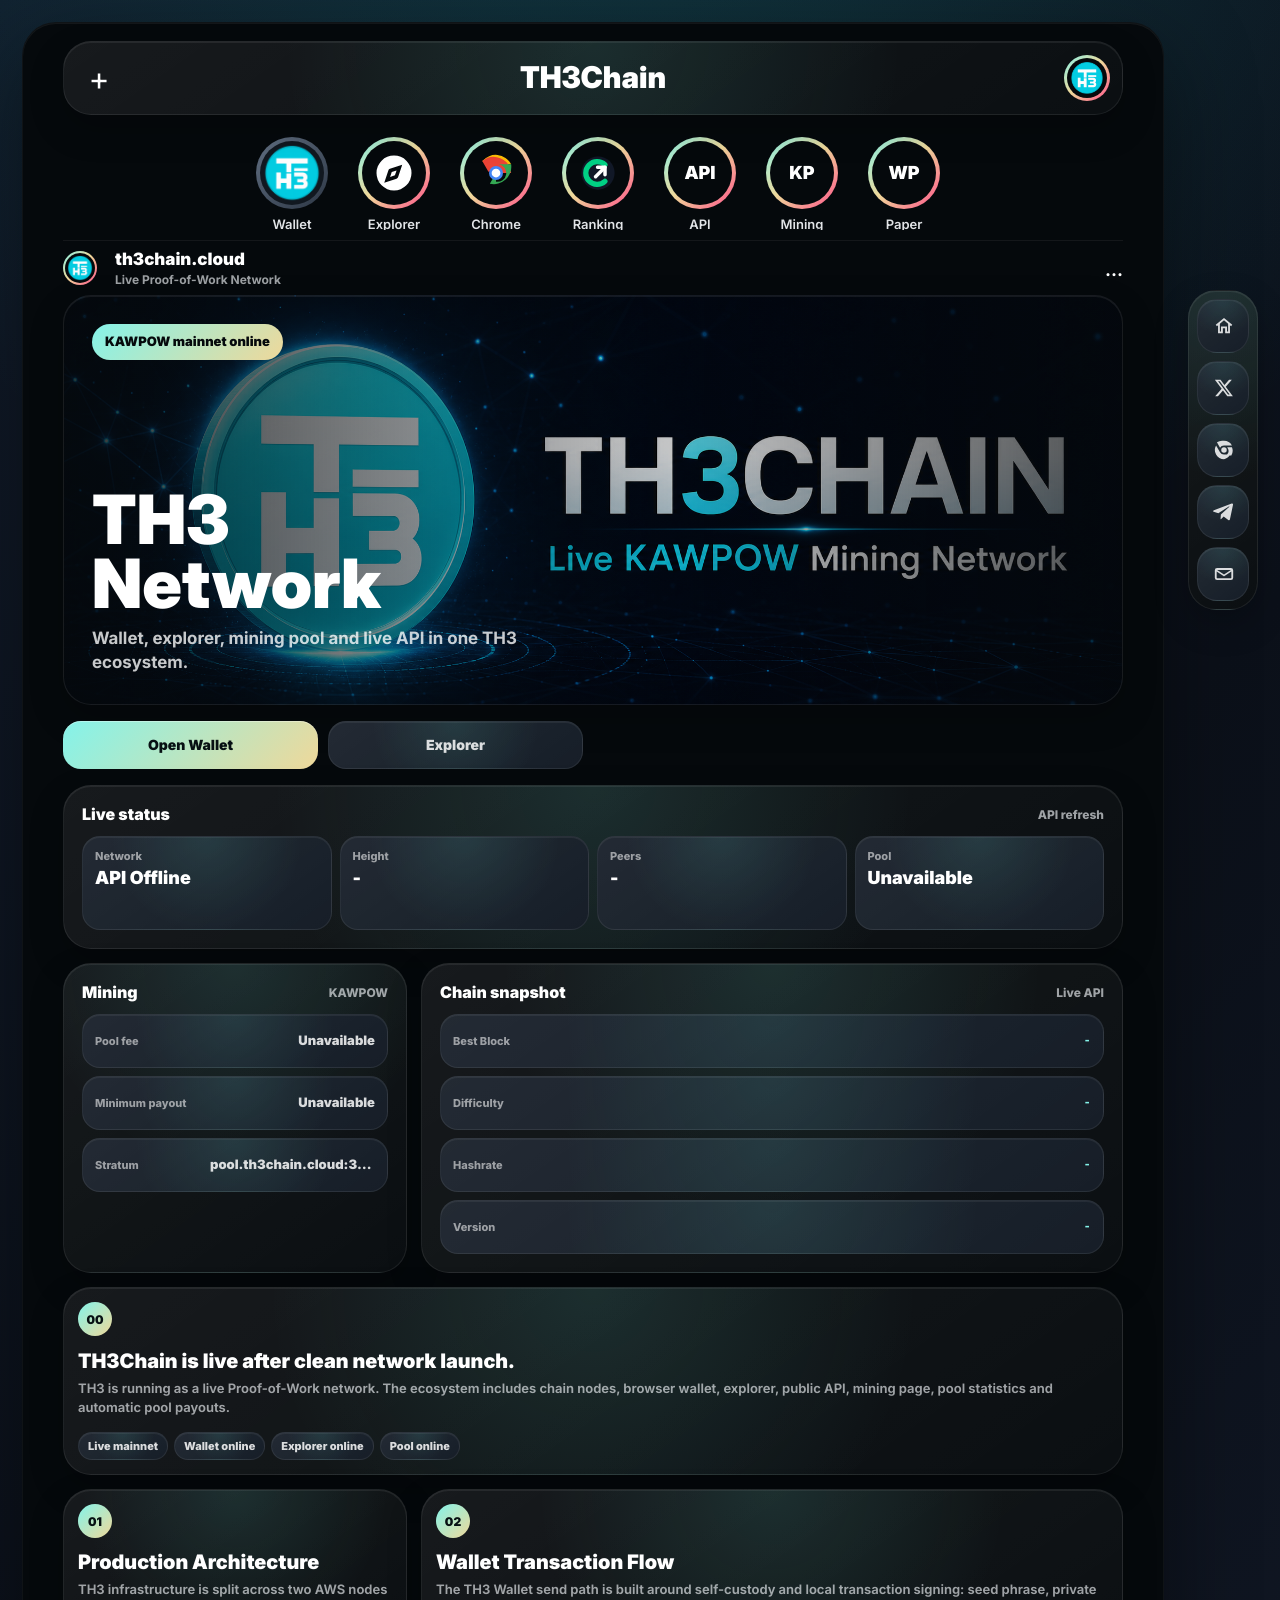
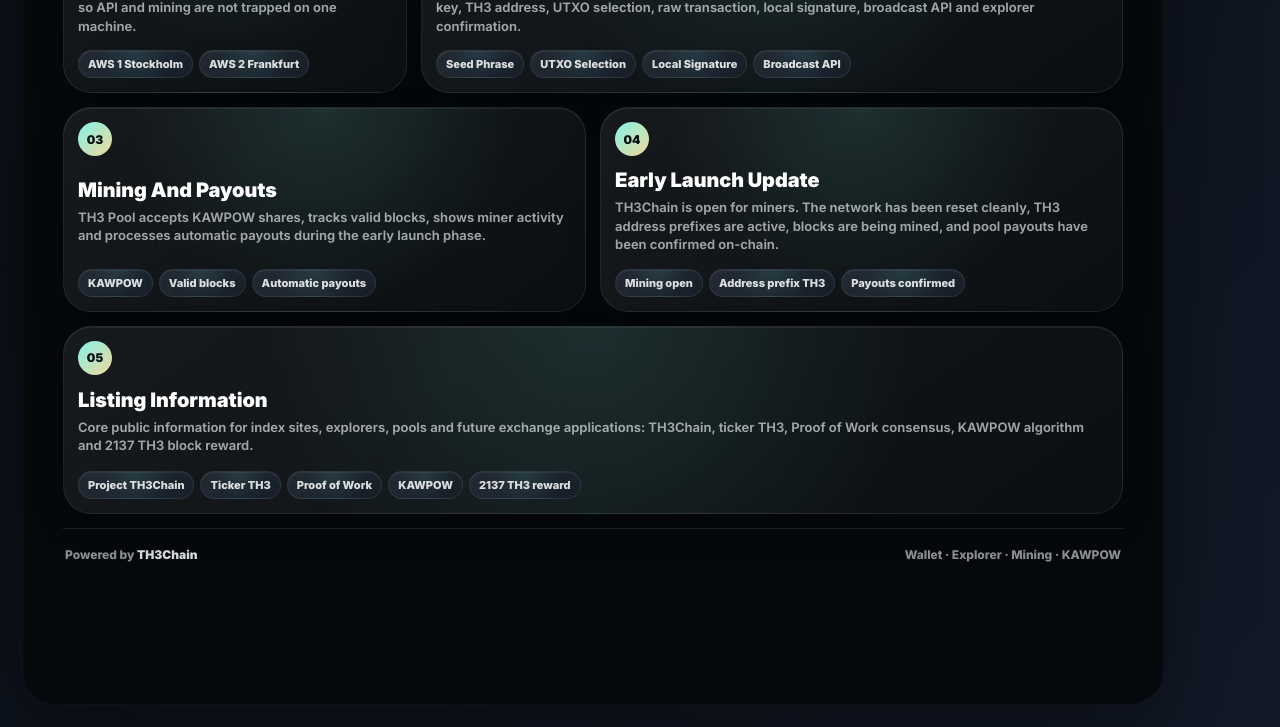
==== commit 7d53a26b: "Align" ====
--- a/index.html
+++ b/index.html
@@ -603,9 +603,14 @@
 
 @media (min-width:900px){
   body{
+    --desktop-pad:22px;
+    --rail-width:70px;
+    --rail-gap:24px;
+    --desktop-shell:calc(1180px + var(--rail-gap) + var(--rail-width));
+    --rail-right:max(var(--desktop-pad),calc((100vw - var(--desktop-shell)) / 2));
     display:block;
     min-height:100dvh;
-    padding:22px;
+    padding:22px 0;
     overflow-y:auto;
     background:
       radial-gradient(circle at 50% -10%, rgba(22,234,222,.16), transparent 34%),
@@ -613,10 +618,11 @@
   }
 
   .phone{
-    width:min(1180px,100%);
+    width:min(1180px,calc(100vw - var(--rail-right) - var(--rail-right) - var(--rail-width) - var(--rail-gap)));
     min-height:calc(100dvh - 44px);
     height:auto;
-    margin:0 auto;
+    margin-left:auto;
+    margin-right:calc(var(--rail-right) + var(--rail-width) + var(--rail-gap));
     border-radius:34px;
     background:#05090c;
     border:1px solid rgba(255,255,255,.04);
@@ -763,10 +769,10 @@
   .social-rail{
     position:fixed;
     top:50%;
-    right:max(22px,calc((100vw - 1180px) / 2 - 78px));
+    right:var(--rail-right);
     bottom:auto;
     left:auto;
-    width:70px;
+    width:var(--rail-width);
     min-height:0;
     transform:translateY(-50%);
     z-index:20;
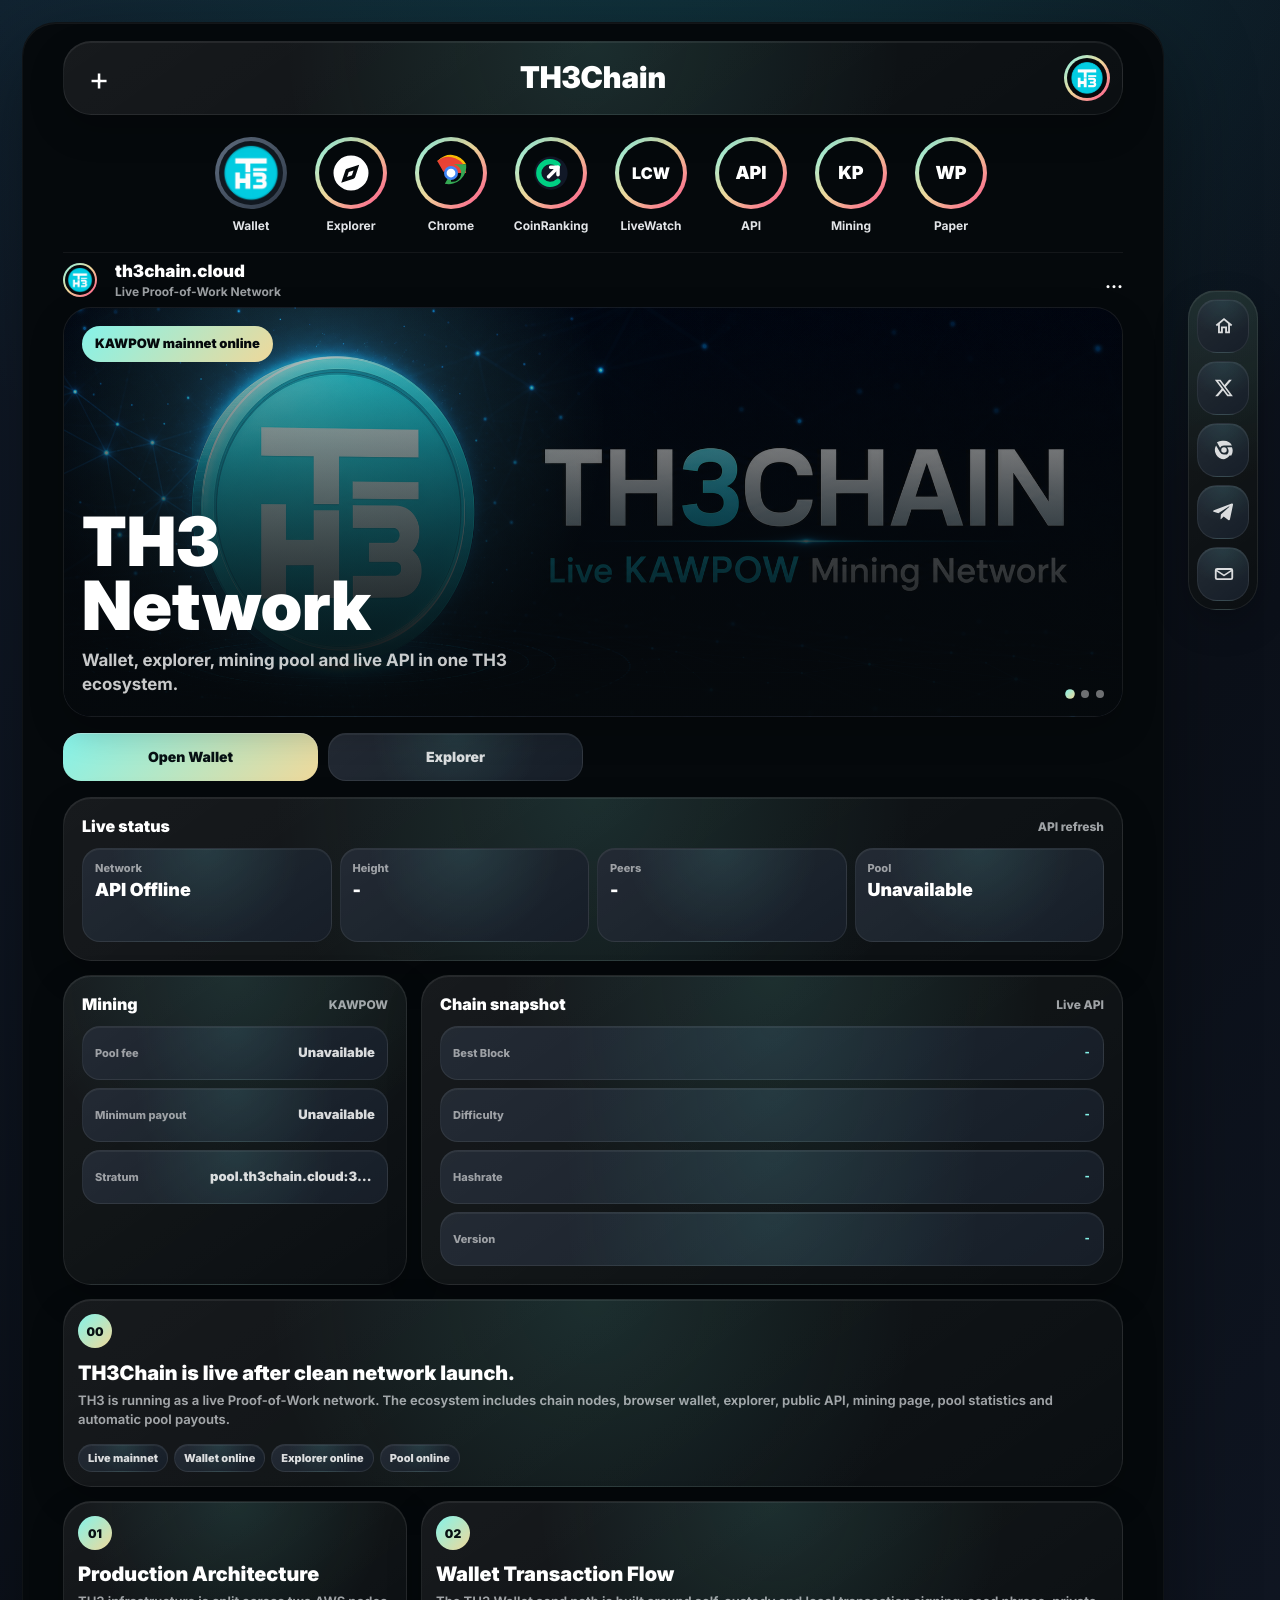
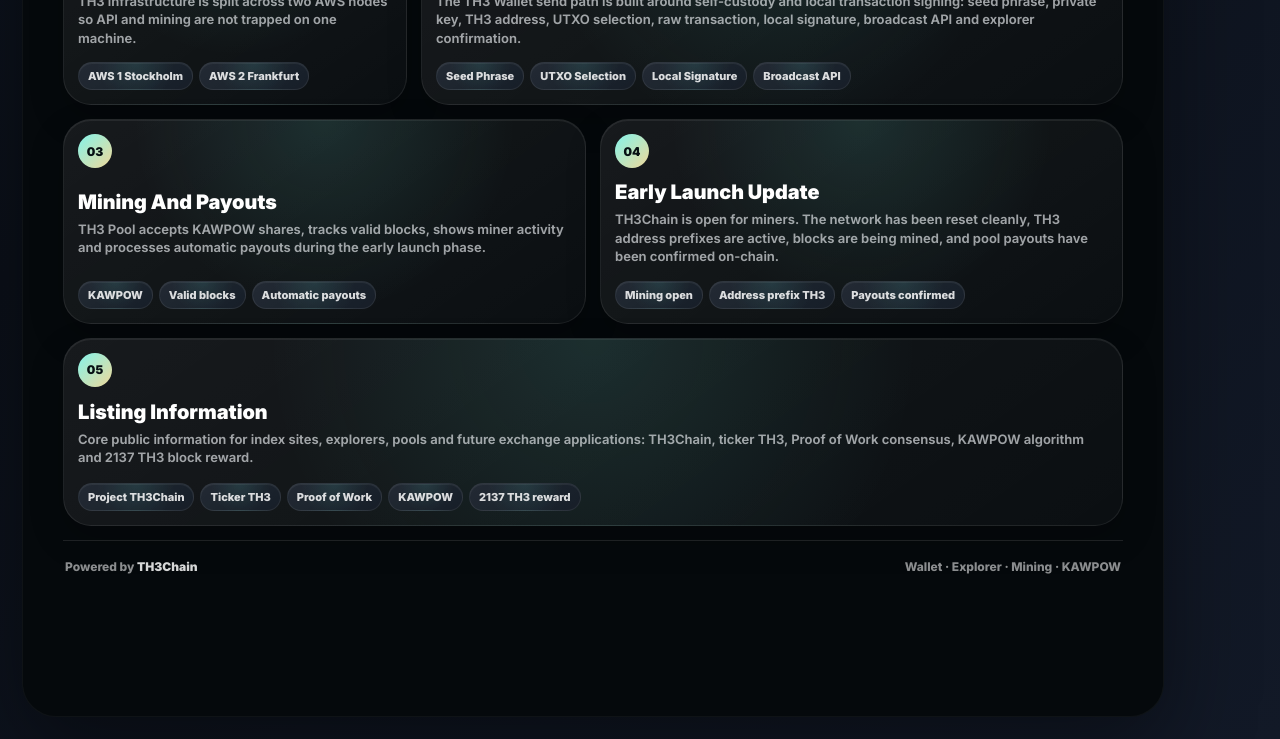
==== commit 60d291fc: "Add" ====
--- a/index.html
+++ b/index.html
@@ -208,11 +208,13 @@
 }
 
 .story strong{
-  width:86px;
+  width:92px;
   overflow:hidden;
+  min-height:18px;
   color:rgba(245,247,251,.92);
-  font-size:13px;
-  font-weight:600;
+  font-size:12px;
+  font-weight:700;
+  line-height:18px;
   text-align:center;
   text-overflow:ellipsis;
   white-space:nowrap;
@@ -279,6 +281,7 @@
 
 .hero-card{
   min-height:322px;
+  position:relative;
   display:flex;
   flex-direction:column;
   justify-content:space-between;
@@ -289,6 +292,123 @@
   background:
     linear-gradient(180deg,rgba(5,9,12,.08),rgba(5,9,12,.86)),
     url("/brand/media/th3-banner.png") center/cover no-repeat;
+}
+
+.hero-slide{
+  position:absolute;
+  inset:0;
+  display:flex;
+  flex-direction:column;
+  justify-content:space-between;
+  padding:18px;
+  color:inherit;
+  background:
+    linear-gradient(180deg,rgba(5,9,12,.08),rgba(5,9,12,.86)),
+    url("/brand/media/th3-banner.png") center/cover no-repeat;
+  opacity:0;
+  transform:translateX(22px);
+  pointer-events:none;
+  transition:opacity .5s ease, transform .5s ease;
+}
+
+.hero-slide.is-active{
+  opacity:1;
+  transform:translateX(0);
+  pointer-events:auto;
+}
+
+.hero-slide::before{
+  content:"";
+  position:absolute;
+  inset:0;
+  z-index:0;
+  background:
+    linear-gradient(180deg,rgba(5,9,12,.06),rgba(5,9,12,.82)),
+    radial-gradient(circle at 24% 28%,rgba(132,243,234,.22),transparent 18rem);
+  pointer-events:none;
+}
+
+.hero-slide::after{
+  position:absolute;
+  right:18px;
+  bottom:60px;
+  z-index:0;
+  color:rgba(255,255,255,.12);
+  font-size:42px;
+  font-weight:900;
+  line-height:.9;
+  text-align:right;
+  pointer-events:none;
+}
+
+.hero-slide-2{
+  background:
+    radial-gradient(circle at 18% 22%,rgba(0,208,132,.34),transparent 17rem),
+    radial-gradient(circle at 82% 12%,rgba(255,255,255,.16),transparent 16rem),
+    linear-gradient(135deg,#101827 0%,#111827 48%,#08251c 100%);
+}
+
+.hero-slide-2::before{
+  background:
+    linear-gradient(180deg,rgba(5,9,12,.10),rgba(5,9,12,.84)),
+    repeating-linear-gradient(90deg,transparent 0 34px,rgba(0,208,132,.12) 34px 35px),
+    repeating-linear-gradient(0deg,transparent 0 34px,rgba(255,255,255,.07) 34px 35px);
+}
+
+.hero-slide-2::after{
+  content:"Coin\A Ranking";
+  color:rgba(0,208,132,.20);
+}
+
+.hero-slide-3{
+  background:
+    radial-gradient(circle at 20% 18%,rgba(71,209,217,.32),transparent 16rem),
+    radial-gradient(circle at 82% 78%,rgba(104,119,255,.24),transparent 16rem),
+    linear-gradient(135deg,#101827 0%,#172033 48%,#111827 100%);
+}
+
+.hero-slide-3::before{
+  background:
+    linear-gradient(180deg,rgba(5,9,12,.08),rgba(5,9,12,.84)),
+    linear-gradient(135deg,transparent 0 42%,rgba(71,209,217,.18) 42% 43%,transparent 43% 100%),
+    repeating-linear-gradient(0deg,transparent 0 28px,rgba(255,255,255,.07) 28px 29px);
+}
+
+.hero-slide-3::after{
+  content:"LiveCoin\A Watch";
+  color:rgba(71,209,217,.20);
+}
+
+.hero-slide > *{
+  position:relative;
+  z-index:1;
+}
+
+
+.hero-dots{
+  position:absolute;
+  right:18px;
+  bottom:18px;
+  z-index:2;
+  display:flex;
+  gap:7px;
+}
+
+.hero-dots span{
+  width:8px;
+  height:8px;
+  border-radius:999px;
+  background:rgba(255,255,255,.42);
+  transition:background .3s ease, transform .3s ease;
+}
+
+.hero-dots span.is-active{
+  background:linear-gradient(135deg,var(--aqua),var(--gold));
+  transform:scale(1.2);
+}
+
+.livewatch-ring{
+  font-size:16px;
 }
 
 .badge{
@@ -658,12 +778,12 @@
 
   .stories{
     width:min(1060px,calc(100% - 40px));
-    height:112px;
-    min-height:112px;
+    height:124px;
+    min-height:124px;
     margin:14px auto 0;
     justify-content:center;
-    gap:26px;
-    padding:8px 0 10px;
+    gap:24px;
+    padding:8px 0 18px;
     overflow:visible;
   }
 
@@ -992,7 +1112,11 @@
           <path d="M32 17.5 21.2 28.3" fill="none" stroke="#fff" stroke-width="4" stroke-linecap="round"/>
         </svg>
       </span>
-      <strong>Ranking</strong>
+      <strong>CoinRanking</strong>
+    </a>
+    <a class="story" href="https://www.livecoinwatch.com/price/TH3Chain-TH3" target="_blank" rel="noreferrer">
+      <span class="story-ring livewatch-ring">LCW</span>
+      <strong>LiveWatch</strong>
     </a>
     <a class="story" href="https://api.th3chain.cloud/" target="_blank" rel="noreferrer">
       <span class="story-ring">API</span>
@@ -1019,12 +1143,29 @@
     </div>
 
     <section class="hero">
-      <div class="hero-card">
-        <span class="badge">KAWPOW mainnet online</span>
-        <div>
-          <h2>TH3<br>Network</h2>
-          <p>Wallet, explorer, mining pool and live API in one TH3 ecosystem.</p>
-        </div>
+      <div class="hero-card hero-slider" aria-label="TH3 news">
+        <a class="hero-slide hero-slide-1 is-active" href="https://wallet.th3chain.cloud">
+          <span class="badge">KAWPOW mainnet online</span>
+          <div>
+            <h2>TH3<br>Network</h2>
+            <p>Wallet, explorer, mining pool and live API in one TH3 ecosystem.</p>
+          </div>
+        </a>
+        <a class="hero-slide hero-slide-2" href="https://coinranking.com/coin/jFx1j88Fo+th3chain-th3" target="_blank" rel="noreferrer">
+          <span class="badge">CoinRanking listing live</span>
+          <div>
+            <h2>TH3<br>Listed</h2>
+            <p>TH3Chain is visible on CoinRanking with public project data and live ecosystem links.</p>
+          </div>
+        </a>
+        <a class="hero-slide hero-slide-3" href="https://www.livecoinwatch.com/price/TH3Chain-TH3" target="_blank" rel="noreferrer">
+          <span class="badge">LiveCoinWatch listing live</span>
+          <div>
+            <h2>Live<br>Watch</h2>
+            <p>TH3Chain is now listed on LiveCoinWatch with supply, markets and explorer references.</p>
+          </div>
+        </a>
+        <div class="hero-dots" aria-hidden="true"><span class="is-active"></span><span></span><span></span></div>
       </div>
     </section>
 
@@ -1192,6 +1333,22 @@
 
 <script>
 const NETWORK_API = 'https://api.th3chain.cloud/api/network';
+
+function initHeroNews(){
+  const slides = Array.from(document.querySelectorAll('.hero-slide'));
+  const dots = Array.from(document.querySelectorAll('.hero-dots span'));
+  if(!slides.length) return;
+
+  let index = 0;
+  const setActive = (next) => {
+    index = next % slides.length;
+    slides.forEach((slide, i) => slide.classList.toggle('is-active', i === index));
+    dots.forEach((dot, i) => dot.classList.toggle('is-active', i === index));
+  };
+
+  setInterval(() => setActive(index + 1), 5000);
+}
+
 const POOL_API = 'https://pool.th3chain.cloud/api/pool/stats';
 
 const setText = (id, value) => {
@@ -1244,6 +1401,7 @@
   }
 }
 
+initHeroNews();
 loadNetwork();
 loadPool();
 setInterval(loadNetwork, 15000);
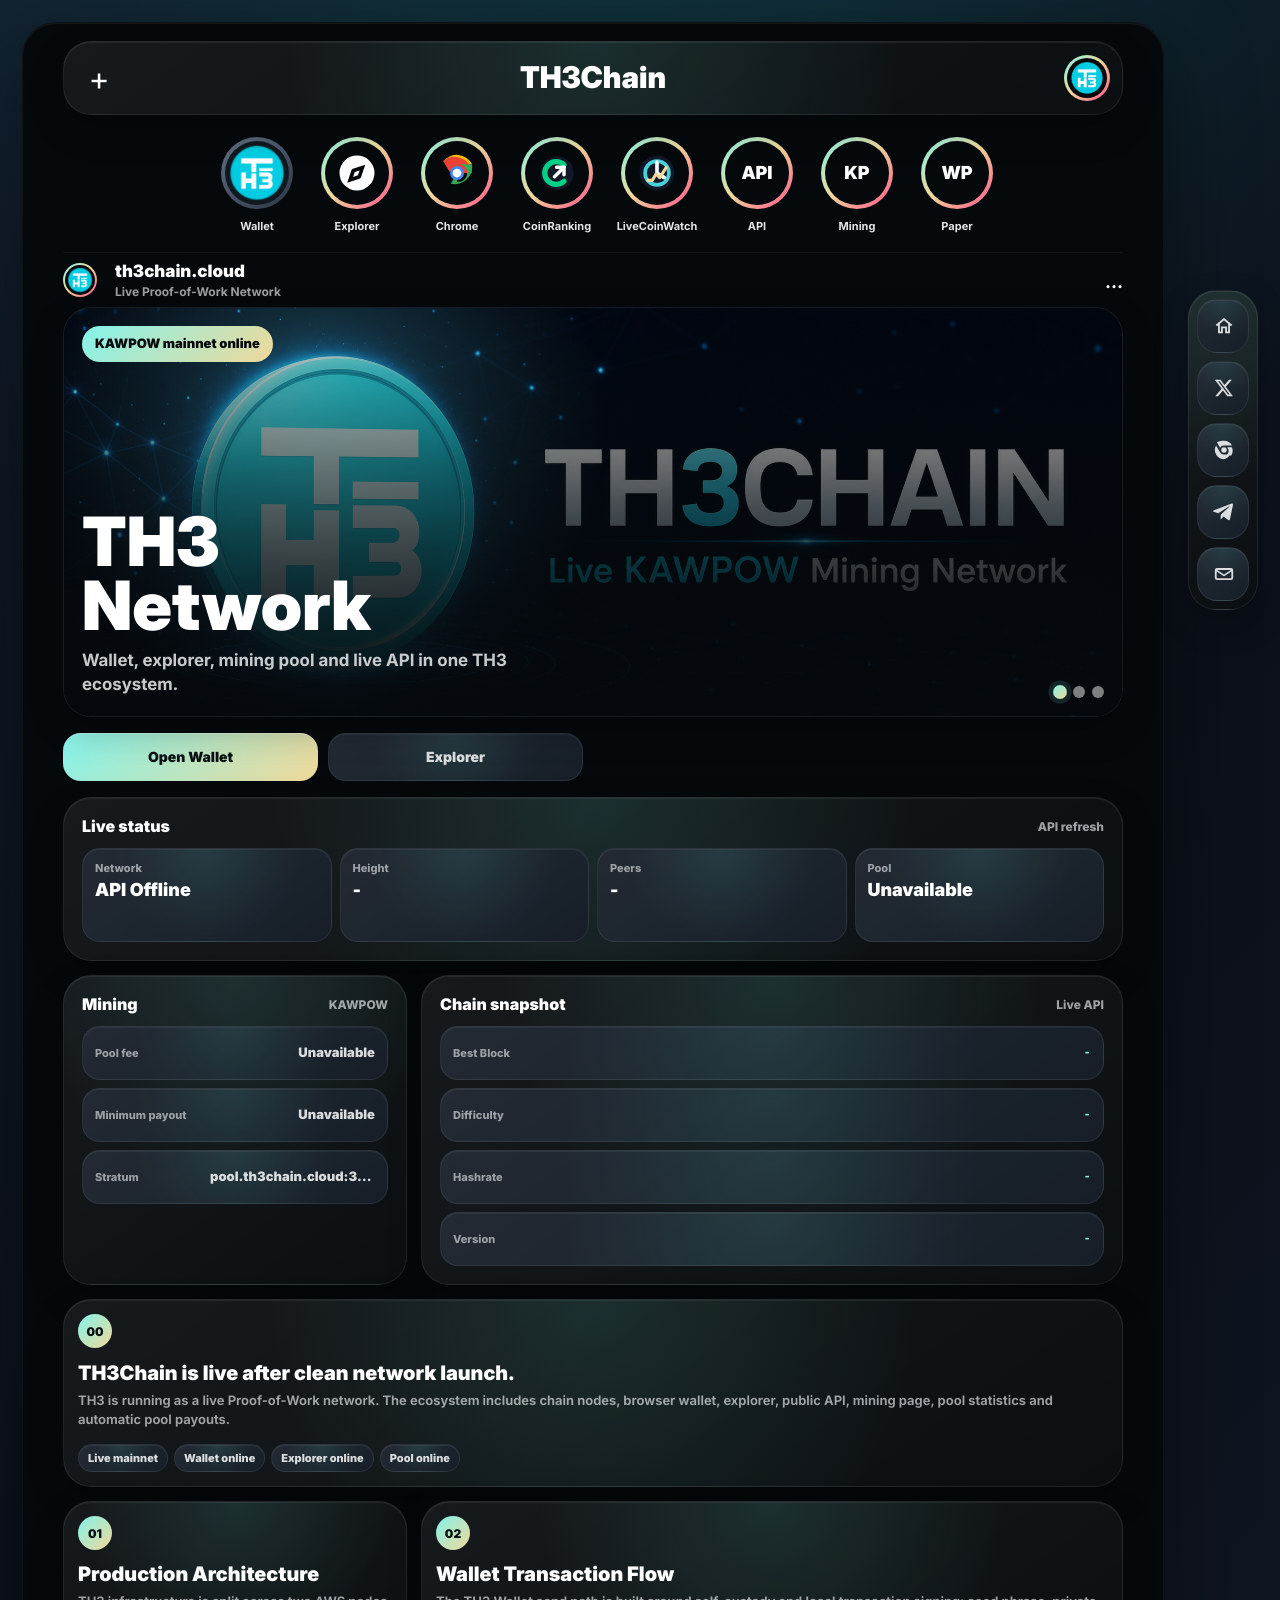
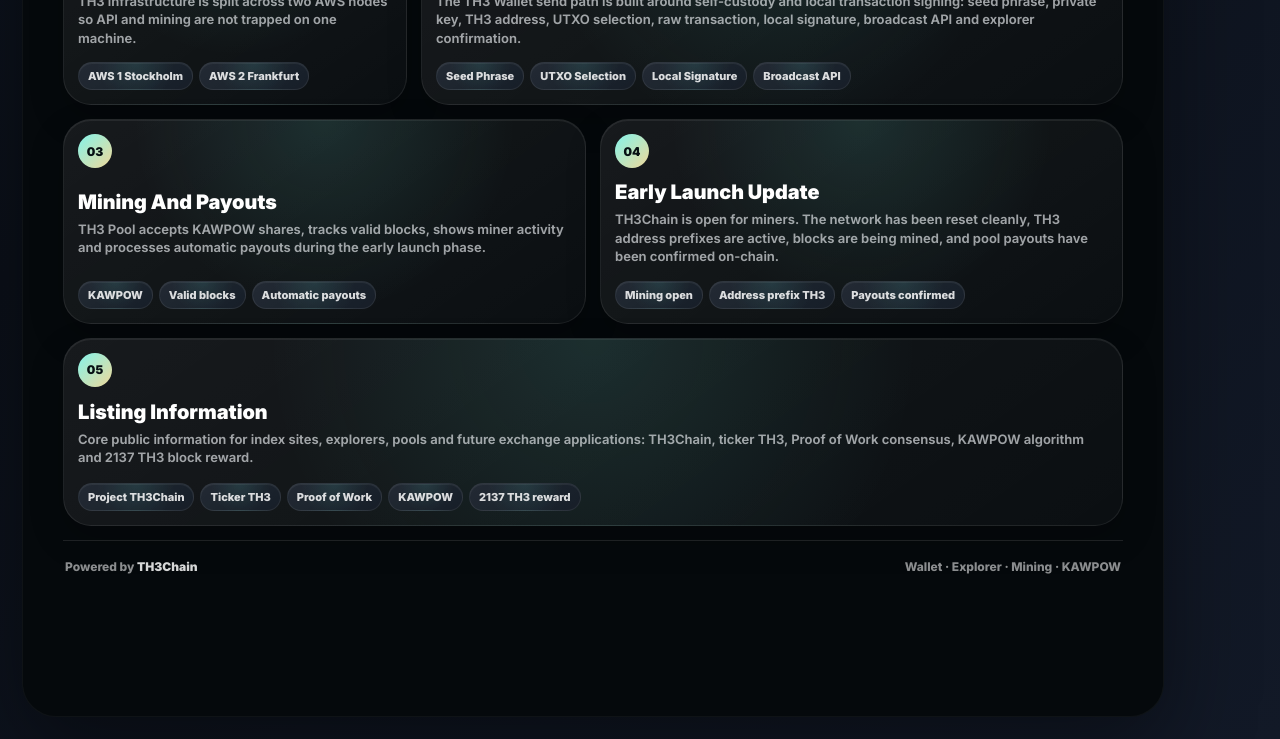
==== commit b194f686: "Improve" ====
--- a/index.html
+++ b/index.html
@@ -208,11 +208,11 @@
 }
 
 .story strong{
-  width:92px;
+  width:104px;
   overflow:hidden;
   min-height:18px;
   color:rgba(245,247,251,.92);
-  font-size:12px;
+  font-size:11px;
   font-weight:700;
   line-height:18px;
   text-align:center;
@@ -389,26 +389,32 @@
   position:absolute;
   right:18px;
   bottom:18px;
-  z-index:2;
+  z-index:10;
   display:flex;
   gap:7px;
-}
-
-.hero-dots span{
-  width:8px;
-  height:8px;
+  pointer-events:auto;
+}
+
+.hero-dots button{
+  width:12px;
+  height:12px;
+  border:0;
+  padding:0;
   border-radius:999px;
-  background:rgba(255,255,255,.42);
-  transition:background .3s ease, transform .3s ease;
-}
-
-.hero-dots span.is-active{
+  background:rgba(255,255,255,.48);
+  cursor:pointer;
+  transition:background .3s ease, transform .3s ease, box-shadow .3s ease;
+}
+
+.hero-dots button.is-active{
   background:linear-gradient(135deg,var(--aqua),var(--gold));
-  transform:scale(1.2);
-}
-
-.livewatch-ring{
-  font-size:16px;
+  box-shadow:0 0 0 4px rgba(132,243,234,.12);
+  transform:scale(1.16);
+}
+
+.livecoinwatch-ring svg{
+  width:44px;
+  height:44px;
 }
 
 .badge{
@@ -1115,8 +1121,15 @@
       <strong>CoinRanking</strong>
     </a>
     <a class="story" href="https://www.livecoinwatch.com/price/TH3Chain-TH3" target="_blank" rel="noreferrer">
-      <span class="story-ring livewatch-ring">LCW</span>
-      <strong>LiveWatch</strong>
+      <span class="story-ring livecoinwatch-ring" aria-hidden="true">
+        <svg viewBox="0 0 48 48" focusable="false">
+          <circle cx="24" cy="24" r="19" fill="#111827"/>
+          <circle cx="24" cy="24" r="13" fill="none" stroke="#47d1d9" stroke-width="4"/>
+          <path d="M24 12v12l8 5" fill="none" stroke="#f8fbff" stroke-width="4" stroke-linecap="round" stroke-linejoin="round"/>
+          <path d="M14 32h5l4-7 4 4 7-11" fill="none" stroke="#efd89a" stroke-width="3.4" stroke-linecap="round" stroke-linejoin="round"/>
+        </svg>
+      </span>
+      <strong>LiveCoinWatch</strong>
     </a>
     <a class="story" href="https://api.th3chain.cloud/" target="_blank" rel="noreferrer">
       <span class="story-ring">API</span>
@@ -1165,7 +1178,7 @@
             <p>TH3Chain is now listed on LiveCoinWatch with supply, markets and explorer references.</p>
           </div>
         </a>
-        <div class="hero-dots" aria-hidden="true"><span class="is-active"></span><span></span><span></span></div>
+        <div class="hero-dots" aria-label="News slides"><button class="is-active" type="button" aria-label="Network news"></button><button type="button" aria-label="CoinRanking news"></button><button type="button" aria-label="LiveCoinWatch news"></button></div>
       </div>
     </section>
 
@@ -1335,18 +1348,33 @@
 const NETWORK_API = 'https://api.th3chain.cloud/api/network';
 
 function initHeroNews(){
-  const slides = Array.from(document.querySelectorAll('.hero-slide'));
-  const dots = Array.from(document.querySelectorAll('.hero-dots span'));
-  if(!slides.length) return;
-
-  let index = 0;
-  const setActive = (next) => {
-    index = next % slides.length;
-    slides.forEach((slide, i) => slide.classList.toggle('is-active', i === index));
-    dots.forEach((dot, i) => dot.classList.toggle('is-active', i === index));
-  };
-
-  setInterval(() => setActive(index + 1), 5000);
+  const sliders = document.querySelectorAll('.hero-slider');
+  sliders.forEach((slider) => {
+    const slides = Array.from(slider.querySelectorAll('.hero-slide'));
+    const dots = Array.from(slider.querySelectorAll('.hero-dots button'));
+    if(!slides.length || !dots.length) return;
+
+    let index = Math.max(0, slides.findIndex((slide) => slide.classList.contains('is-active')));
+    let timer;
+    const setActive = (next) => {
+      index = (next + slides.length) % slides.length;
+      slides.forEach((slide, i) => slide.classList.toggle('is-active', i === index));
+      dots.forEach((dot, i) => dot.classList.toggle('is-active', i === index));
+    };
+    const start = () => {
+      clearInterval(timer);
+      timer = setInterval(() => setActive(index + 1), 5000);
+    };
+
+    dots.forEach((dot, i) => dot.addEventListener('click', (event) => {
+      event.preventDefault();
+      event.stopPropagation();
+      setActive(i);
+      start();
+    }));
+    setActive(index);
+    start();
+  });
 }
 
 const POOL_API = 'https://pool.th3chain.cloud/api/pool/stats';
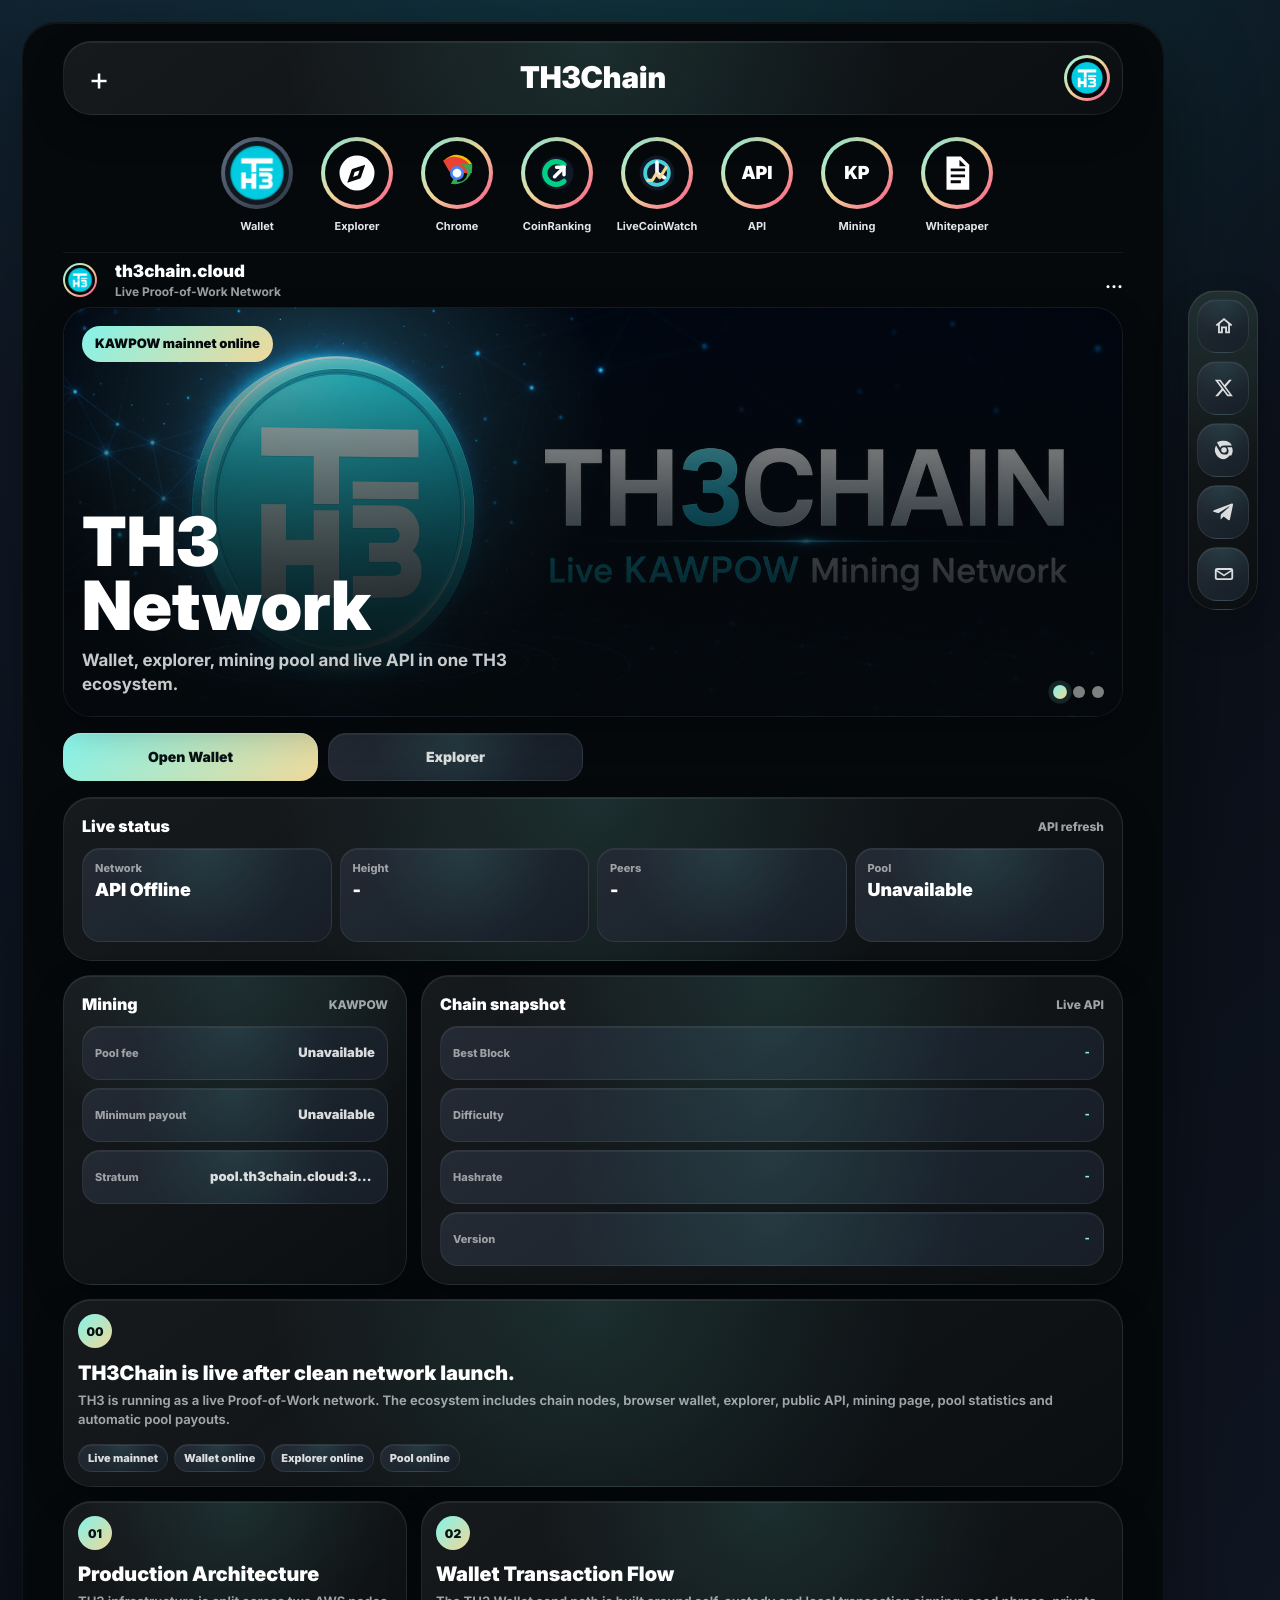
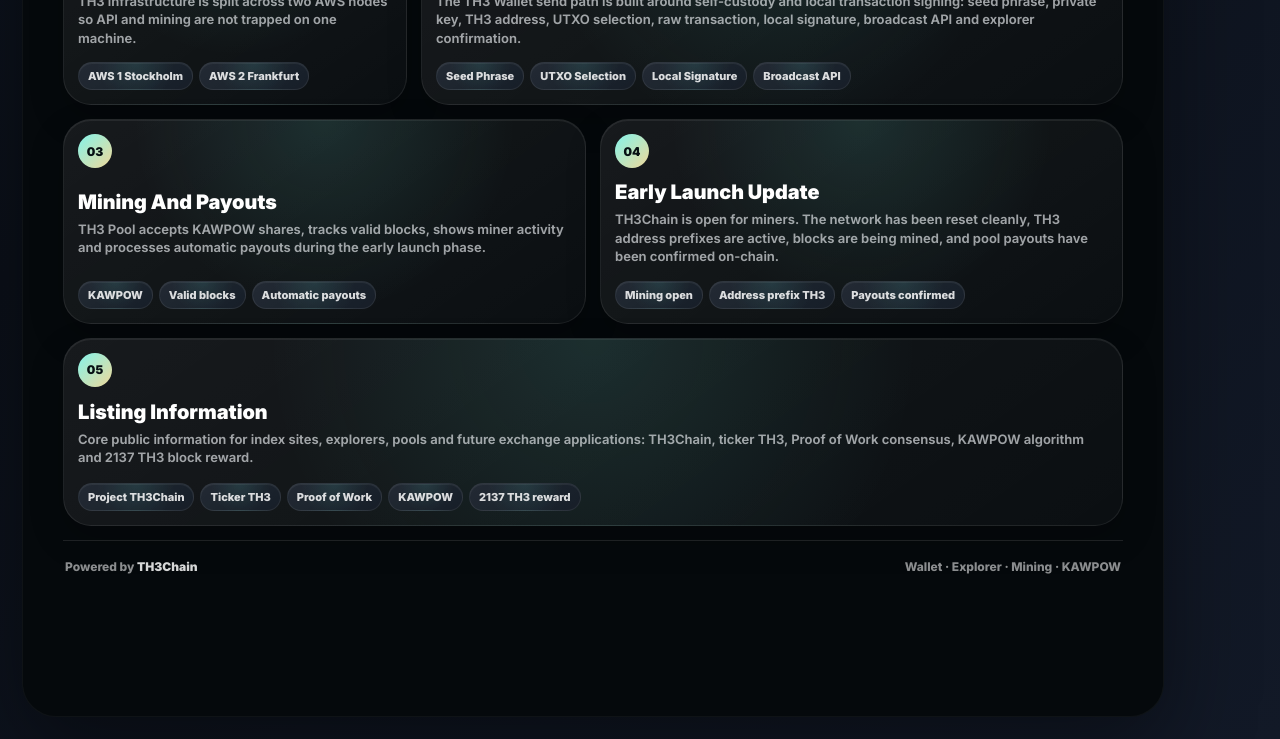
==== commit ca86f921: "Rename" ====
--- a/index.html
+++ b/index.html
@@ -1073,6 +1073,20 @@
   .social-rail .rail-link:hover .rail-label{
     color:#071013;
   }
+}
+
+/* TH3 invisible native scrollbars */
+html,
+body,
+*{
+  scrollbar-width:none;
+  -ms-overflow-style:none;
+}
+
+*::-webkit-scrollbar{
+  width:0;
+  height:0;
+  display:none;
 }
 </style>
 </head>
@@ -1140,8 +1154,12 @@
       <strong>Mining</strong>
     </a>
     <a class="story" href="/whitepaper.html">
-      <span class="story-ring">WP</span>
-      <strong>Paper</strong>
+      <span class="story-ring paper-ring" aria-hidden="true">
+        <svg viewBox="0 0 24 24" focusable="false">
+          <path fill="currentColor" d="M6 2.5h8.2L19 7.3V21.5H6V2.5Zm7.4 1.9v3.7h3.7L13.4 4.4ZM8.4 11h8.2V9.4H8.4V11Zm0 3.4h8.2v-1.6H8.4v1.6Zm0 3.4h5.8v-1.6H8.4v1.6Z"/>
+        </svg>
+      </span>
+      <strong>Whitepaper</strong>
     </a>
   </nav>
 
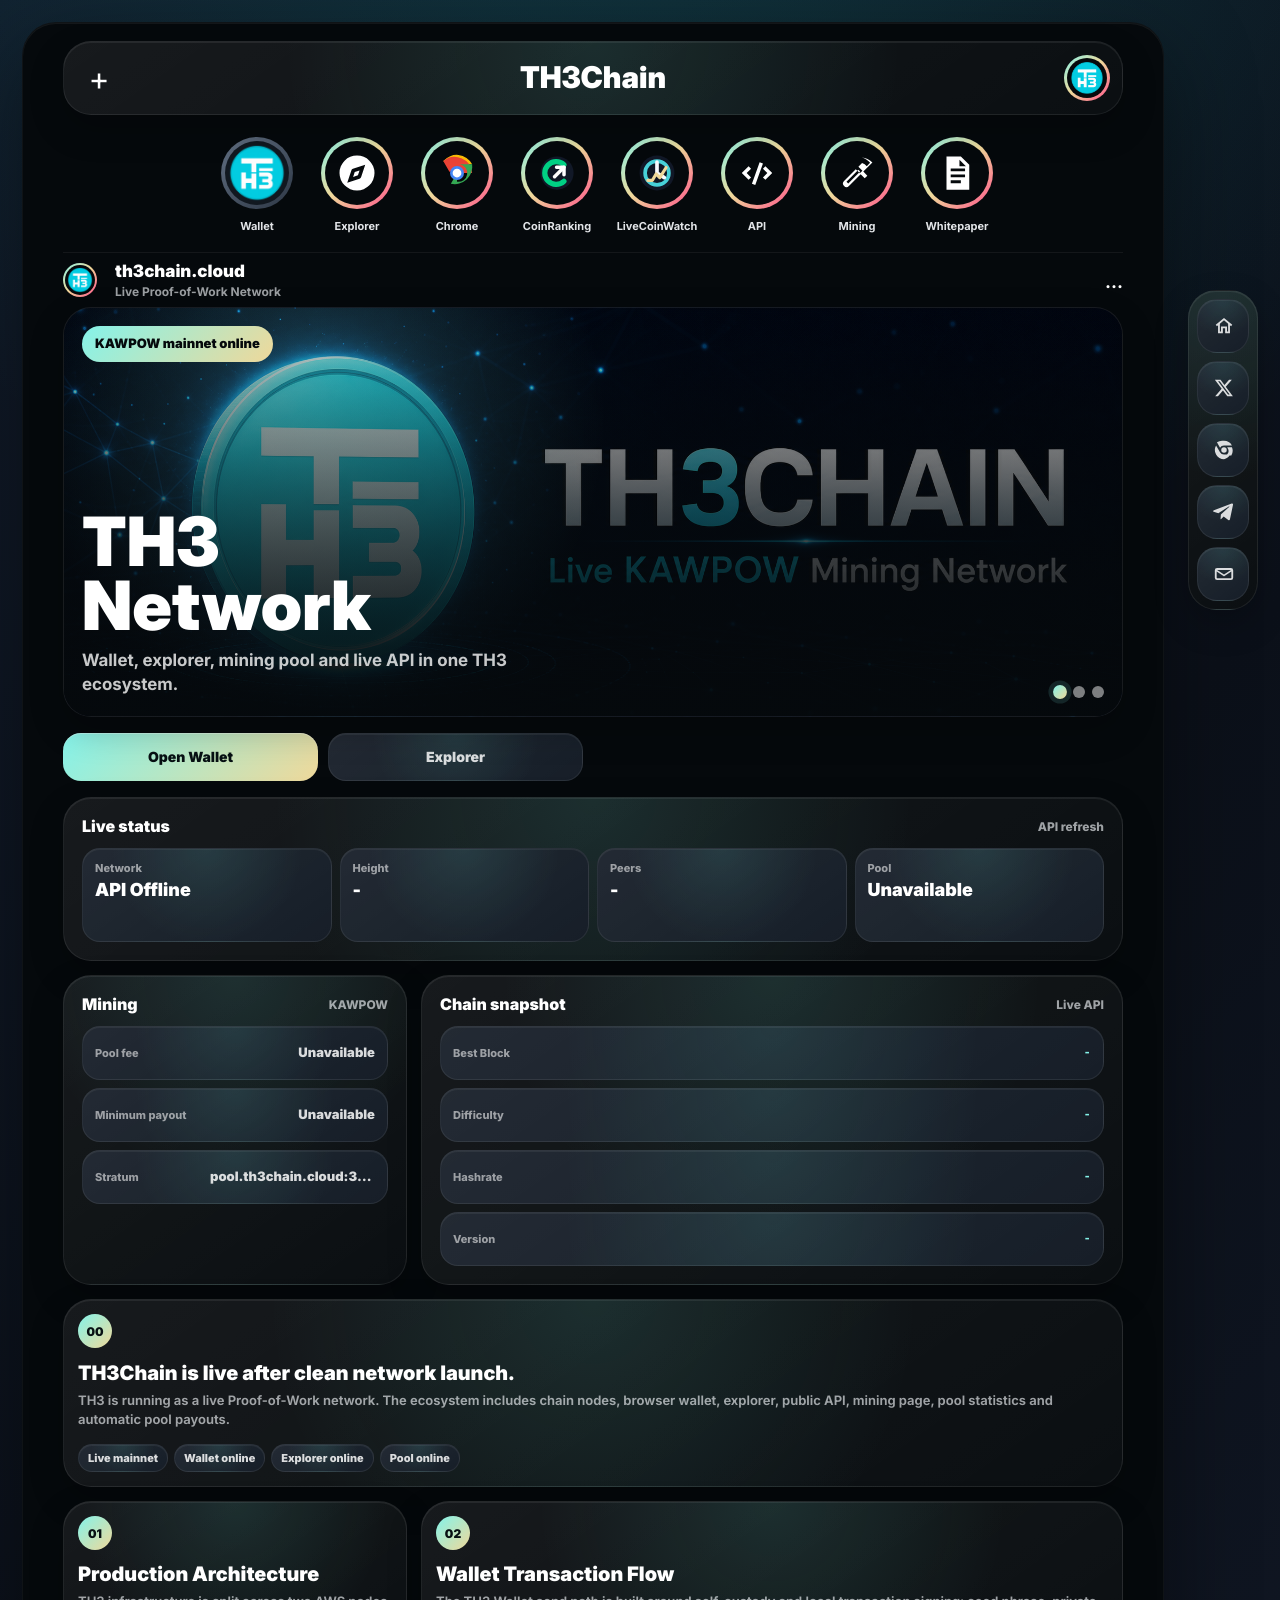
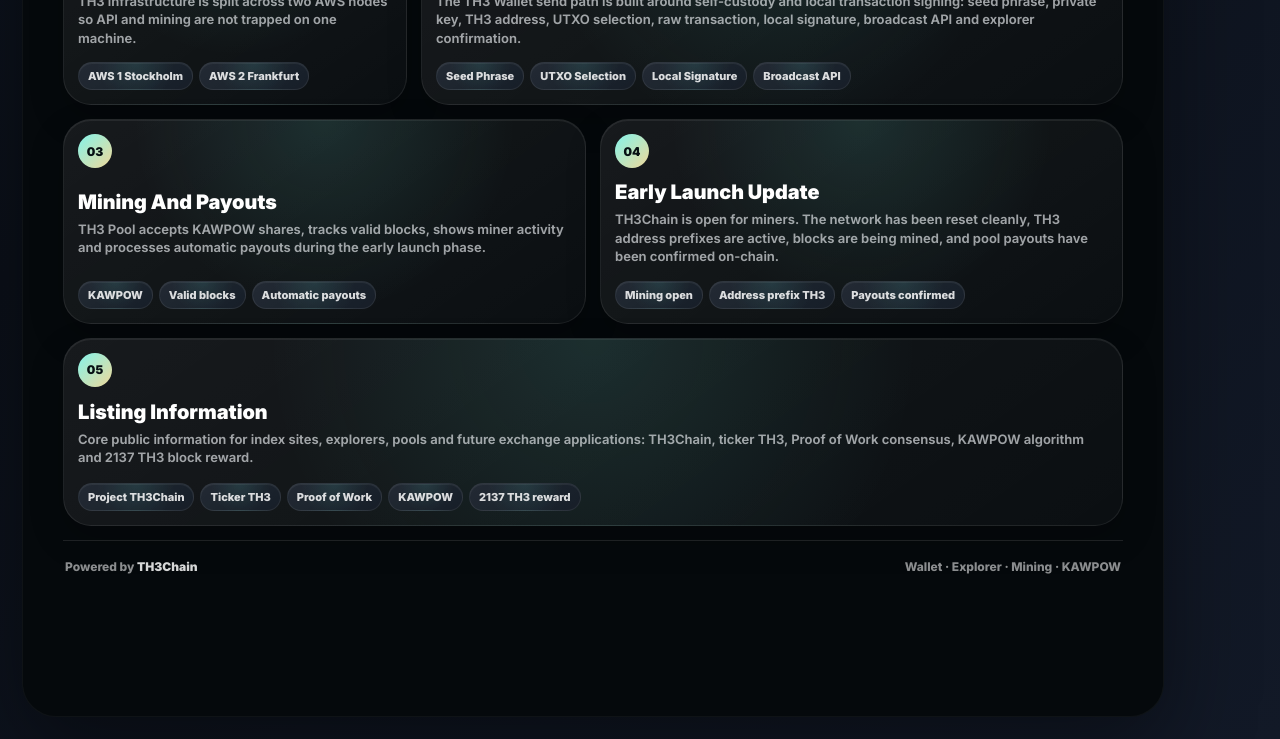
==== commit 3dd129fe: "Add" ====
--- a/index.html
+++ b/index.html
@@ -1146,11 +1146,19 @@
       <strong>LiveCoinWatch</strong>
     </a>
     <a class="story" href="https://api.th3chain.cloud/" target="_blank" rel="noreferrer">
-      <span class="story-ring">API</span>
+      <span class="story-ring api-ring" aria-hidden="true">
+        <svg viewBox="0 0 24 24" focusable="false">
+          <path fill="currentColor" d="M7.2 8.1 3.3 12l3.9 3.9 1.4-1.4L6.1 12l2.5-2.5-1.4-1.4Zm9.6 0-1.4 1.4 2.5 2.5-2.5 2.5 1.4 1.4 3.9-3.9-3.9-3.9ZM13.5 5.8 9.1 18.2l1.9.7 4.4-12.4-1.9-.7Z"/>
+        </svg>
+      </span>
       <strong>API</strong>
     </a>
     <a class="story" href="https://pool.th3chain.cloud">
-      <span class="story-ring">KP</span>
+      <span class="story-ring mining-ring" aria-hidden="true">
+        <svg viewBox="0 0 24 24" focusable="false">
+          <path fill="currentColor" d="M14.7 3.2c1.9.5 3.5 1.5 4.8 3l-1.9 1.9c-.7-.8-1.6-1.4-2.7-1.8l-2.1 2.1 2.3 2.3-1.5 1.5-2.3-2.3-6.7 6.7a2 2 0 0 0 0 2.8 2 2 0 0 0 2.8 0l6.7-6.7 2.3 2.3 1.5-1.5-2.3-2.3 5.2-5.2A11.2 11.2 0 0 0 14.7 3.2ZM7 18l-1-1 6.8-6.8 1 1L7 18Z"/>
+        </svg>
+      </span>
       <strong>Mining</strong>
     </a>
     <a class="story" href="/whitepaper.html">
